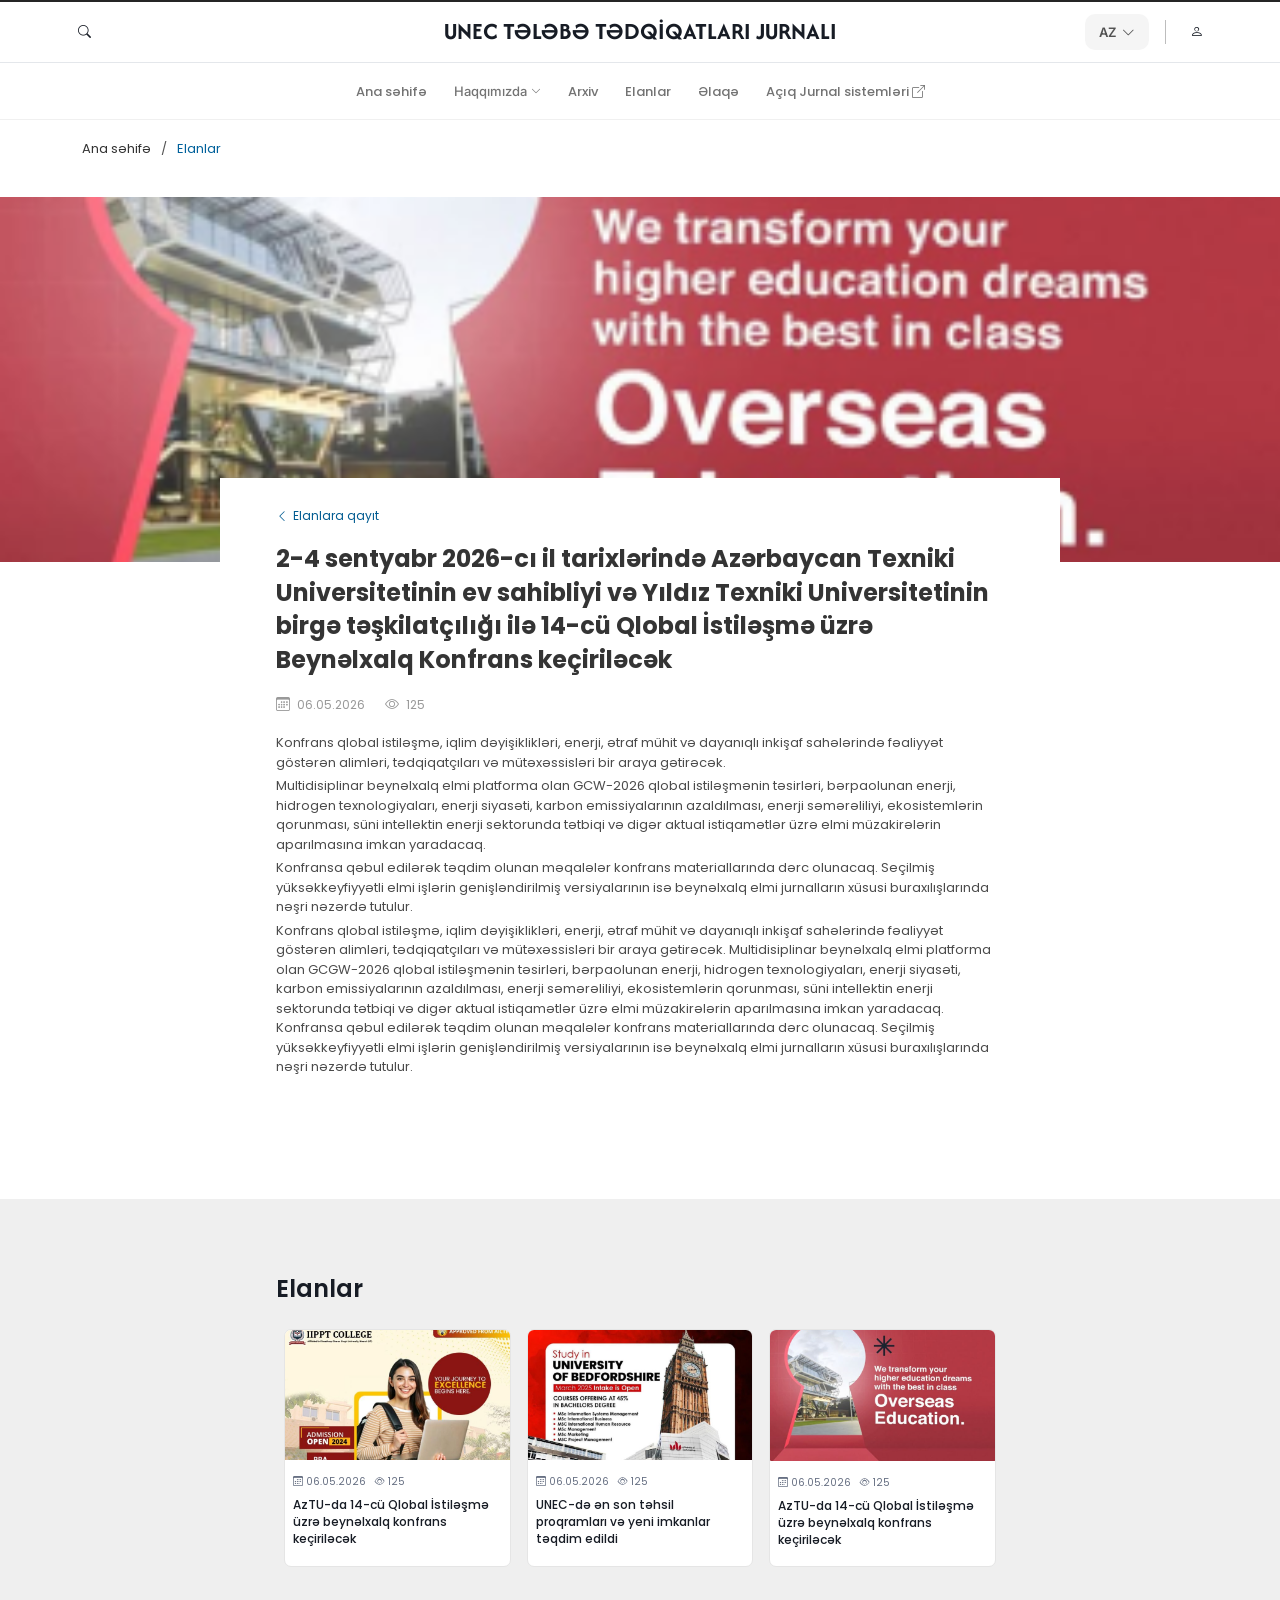
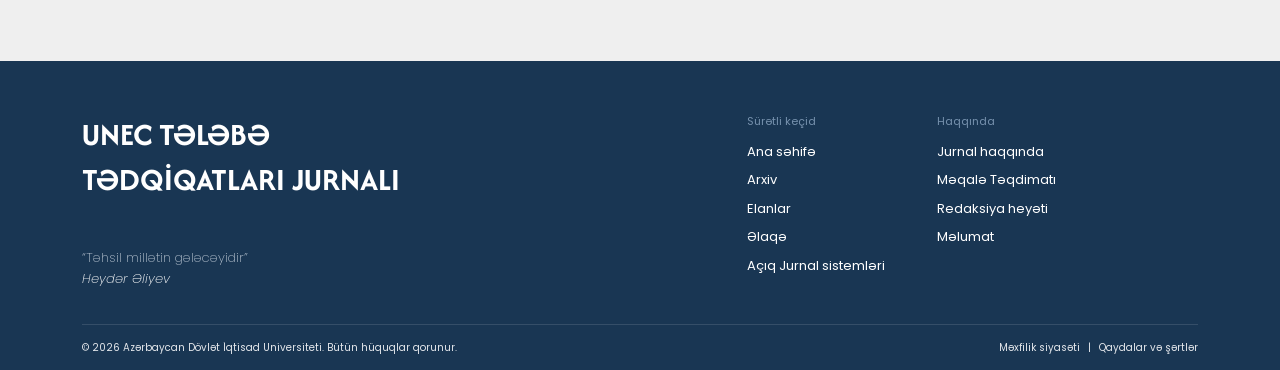
==== announcement-detail.html @ cde46d56 "update" ====
<!doctype html>
<html lang="az">

<head>
    <meta charset="utf-8">
    <meta name="viewport" content="width=device-width, initial-scale=1">
    <title>UNEC Tələbə Tədqiqatları Jurnalı</title>
    <link href="https://cdn.jsdelivr.net/npm/bootstrap@5.3.3/dist/css/bootstrap.min.css" rel="stylesheet">
    <link href="https://cdn.jsdelivr.net/npm/bootstrap-icons@1.11.3/font/bootstrap-icons.css" rel="stylesheet">
    <link rel="stylesheet" href="assets/css/style.css">
</head>

<body>
    <header class="site-header">
        <div class="topbar ">
            <div class="container">
                <div class="header-left">
                    <button class="icon-btn mobile-menu-btn" id="mobileMenuBtn" aria-label="Menyu">
                        <i class="bi bi-list"></i>
                    </button>
                    <button class="icon-btn search-btn" aria-label="Axtarış">
                        <i class="bi bi-search"></i>
                    </button>
                </div>

                <div class="header-center">
                    <h1 class="title">UNEC TƏLƏBƏ TƏDQİQATLARI JURNALI</h1>
                </div>

                <div class="header-right">
                    <div class="dropdown" id="langDropdown">
                        <button class="dropdown-btn" onclick="toggleDropdown()">
                            <span>AZ</span>
                            <i class="bi bi-chevron-down"></i>
                        </button>

                        <div class="dropdown-menu">
                            <div class="dropdown-item active">
                                <div class="dropdown-item-left">
                                    <svg class="flag-icon" viewBox="0 0 36 36">
                                        <circle fill="#00B5E2" cx="18" cy="18" r="18" />
                                        <path fill="#E00034" d="M0 12h36v12H0z" />
                                        <path fill="#009A44" d="M0 24h36v12H0z" />
                                        <circle fill="#FFF" cx="17" cy="18" r="4" />
                                        <circle fill="#E00034" cx="18" cy="18" r="3.2" />
                                        <polygon fill="#FFF"
                                            points="21,18 21.7,18.5 21.3,17.7 22,17.2 21.1,17.2 20.8,16.4 20.5,17.2 19.6,17.2 20.3,17.7 19.9,18.5" />
                                    </svg>
                                    <span>Azerbaijan</span>
                                </div>
                                <i class="bi bi-check-lg"></i>
                            </div>
                            <div class="dropdown-item">
                                <div class="dropdown-item-left">
                                    <svg class="flag-icon" viewBox="0 0 36 36">
                                        <clipPath id="uk-clip">
                                            <circle cx="18" cy="18" r="18" />
                                        </clipPath>
                                        <g clip-path="url(#uk-clip)">
                                            <path fill="#00247D" d="M0 0h36v36H0z" />
                                            <path stroke="#FFF" stroke-width="6"
                                                d="M0 0l36 36M36 0L0 36M18 0v36M0 18h36" />
                                            <path stroke="#CF142B" stroke-width="4" d="M18 0v36M0 18h36" />
                                            <path stroke="#CF142B" stroke-width="2" d="M0 0l36 36M36 0L0 36" />
                                        </g>
                                    </svg>
                                    <span>English</span>
                                </div>
                            </div>
                            <div class="dropdown-item">
                                <div class="dropdown-item-left">
                                    <svg class="flag-icon" viewBox="0 0 36 36">
                                        <circle fill="#FFF" cx="18" cy="18" r="18" />
                                        <path fill="#D52B1E" d="M0 24h36v12H0z" />
                                        <path fill="#0039A6" d="M0 12h36v12H0z" />
                                    </svg>
                                    <span>Russian</span>
                                </div>
                            </div>
                        </div>
                    </div>
                    <div class="divider"></div>
                    <a href="login.html" class="icon-btn" aria-label="Profil">
                        <i class="bi bi-person"></i>
                    </a>
                </div>
            </div>
        </div>

        <nav class="nav-row d-flex text-center align-items-center">
            <button class="mobile-close-btn" id="mobileCloseBtn" aria-label="Bağla">
                <i class="bi bi-x"></i>
            </button>
            <div class="container">
                <a class="nav-link-custom" href="#home">Ana səhifə</a>

                <div class="dropdown" id="aboutDropdown">
                    <button class="nav-link-custom dropdown-btn about-btn" onclick="toggleAboutDropdown()"
                        type="button">
                        <span>Haqqımızda</span>
                        <i class="bi bi-chevron-down"></i>
                    </button>

                    <div class="dropdown-menu about-menu">
                        <div class="about-dropdown-item">
                            <a href="#journal">
                                Jurnal haqqında
                            </a>
                        </div>
                        <div class="about-dropdown-item">
                            <a href="#presentation">
                                Məqalə Təqdimatı
                            </a>
                        </div>
                        <div class="about-dropdown-item">
                            <a href="#editorial">
                                Redaksiya heyəti
                            </a>
                        </div>
                        <div class="about-dropdown-item">
                            <a href="#information">
                                Məlumat
                            </a>
                        </div>
                    </div>
                </div>

                <a class="nav-link-custom" href="#archive">Arxiv</a>
                <a class="nav-link-custom" href="#announcements">Elanlar</a>
                <a class="nav-link-custom" href="#contact">Əlaqə</a>
                <a class="nav-link-custom" href="#systems">Açıq Jurnal sistemləri <i
                        class="bi bi-box-arrow-up-right"></i></a>
            </div>
        </nav>
    </header>

    <!-- ================= BREADCRUMB ================= -->
    <section class="archive-breadcrumb">
        <div class="container archive-container">
            <nav class="archive-breadcrumb-nav">
                <a href="#">Ana səhifə</a>
                <span>/</span>
                <a href="#" class="current">Elanlar</a>
            </nav>
        </div>
    </section>

    <main class="ann-detail-section">
        <div class="ann-detail-hero">
            <img src="assets/images/announcements/announcement-3.png" alt="Beynəlxalq konfrans">
        </div>

        <article class="ann-detail-card">
            <a href="index.html#announcements" class="ann-back-link">
                <i class="bi bi-chevron-left"></i>
                Elanlara qayıt
            </a>

            <h1>2-4 sentyabr 2026-cı il tarixlərində Azərbaycan Texniki Universitetinin ev sahibliyi və Yıldız Texniki
                Universitetinin birgə təşkilatçılığı ilə 14-cü Qlobal İstiləşmə üzrə Beynəlxalq Konfrans keçiriləcək
            </h1>

            <div class="ann-detail-meta">
                <span><i class="bi bi-calendar3"></i> 06.05.2026</span>
                <span><i class="bi bi-eye"></i> 125</span>
            </div>

            <div class="ann-detail-copy">
                <p>Konfrans qlobal istiləşmə, iqlim dəyişiklikləri, enerji, ətraf mühit və dayanıqlı inkişaf sahələrində
                    fəaliyyət göstərən alimləri, tədqiqatçıları və mütəxəssisləri bir araya gətirəcək.</p>
                <p>Multidisiplinar beynəlxalq elmi platforma olan GCW-2026 qlobal istiləşmənin təsirləri, bərpaolunan
                    enerji, hidrogen texnologiyaları, enerji siyasəti, karbon emissiyalarının azaldılması, enerji
                    səmərəliliyi, ekosistemlərin qorunması, süni intellektin enerji sektorunda tətbiqi və digər aktual
                    istiqamətlər üzrə elmi müzakirələrin aparılmasına imkan yaradacaq.</p>
                <p>Konfransa qəbul edilərək təqdim olunan məqalələr konfrans materiallarında dərc olunacaq. Seçilmiş
                    yüksəkkeyfiyyətli elmi işlərin genişləndirilmiş versiyalarının isə beynəlxalq elmi jurnalların
                    xüsusi buraxılışlarında nəşri nəzərdə tutulur.</p>
                <p>Konfrans qlobal istiləşmə, iqlim dəyişiklikləri, enerji, ətraf mühit və dayanıqlı inkişaf sahələrində
                    fəaliyyət göstərən alimləri, tədqiqatçıları və mütəxəssisləri bir araya gətirəcək.
                    Multidisiplinar beynəlxalq elmi platforma olan GCGW-2026 qlobal istiləşmənin təsirləri, bərpaolunan
                    enerji, hidrogen texnologiyaları, enerji siyasəti, karbon emissiyalarının azaldılması, enerji
                    səmərəliliyi, ekosistemlərin qorunması, süni intellektin enerji sektorunda tətbiqi və digər aktual
                    istiqamətlər üzrə elmi müzakirələrin aparılmasına imkan yaradacaq.
                    Konfransa qəbul edilərək təqdim olunan məqalələr konfrans materiallarında dərc olunacaq. Seçilmiş
                    yüksəkkeyfiyyətli elmi işlərin genişləndirilmiş versiyalarının isə beynəlxalq elmi jurnalların
                    xüsusi buraxılışlarında nəşri nəzərdə tutulur.</p>
            </div>
        </article>
    </main>
<section class="detail-ann py-5">
<div class="detail-ann-container">
    <div class="section-header">
                <div>
                    <h2 class="section-title">Elanlar</h2>
                    
                </div>
            </div>
            <div class="row row-cols-1 row-cols-sm-2 row-cols-lg-3 g-3 mx-auto">
                <div class="col">
                    <article class="announcement-card"><img class="announcement-img"
                            src="assets/images/announcements/announcement-1.png" alt="">
                        <div class="announcement-body">
                            <div class="announcement-meta"><i class="bi bi-calendar3"></i> 06.05.2026 &nbsp; <i
                                    class="bi bi-eye"></i> 125</div>
                            <h3 class="announcement-title">AzTU-da 14-cü Qlobal İstiləşmə üzrə beynəlxalq konfrans
                                keçiriləcək</h3>
                        </div>
                    </article>
                </div>
                <div class="col">
                    <article class="announcement-card"><img class="announcement-img"
                            src="assets/images/announcements/announcement-2.png" alt="">
                        <div class="announcement-body">
                            <div class="announcement-meta"><i class="bi bi-calendar3"></i> 06.05.2026 &nbsp; <i
                                    class="bi bi-eye"></i> 125</div>
                            <h3 class="announcement-title">UNEC-də ən son təhsil proqramları və yeni imkanlar təqdim
                                edildi</h3>
                        </div>
                    </article>
                </div>
                <div class="col">
                    <article class="announcement-card"><img class="announcement-img"
                            src="assets/images/announcements/announcement-3.png" alt="">
                        <div class="announcement-body">
                            <div class="announcement-meta"><i class="bi bi-calendar3"></i> 06.05.2026 &nbsp; <i
                                    class="bi bi-eye"></i> 125</div>
                            <h3 class="announcement-title">AzTU-da 14-cü Qlobal İstiləşmə üzrə beynəlxalq konfrans
                                keçiriləcək</h3>
                        </div>
                    </article>
                </div>
                
               
            </div>
</div>
</section>

    <footer class="footer" id="contact">
        <div class="container">
            <div class="row">
                <div class="col-lg-7">
                    <div class="footer-brand">UNEC TƏLƏBƏ<br>TƏDQİQATLARI JURNALI</div>
                    <div class="footer-quote">“Təhsil millətin gələcəyidir”<br><i>Heydər Əliyev</i></div>
                </div>
                <div class="col-6 col-lg-2">
                    <div class="footer-heading">Sürətli keçid</div><a class="footer-link" href="#home">Ana səhifə</a><a
                        class="footer-link" href="#archive">Arxiv</a><a class="footer-link"
                        href="#announcements">Elanlar</a><a class="footer-link" href="#contact">Əlaqə</a><a
                        class="footer-link" href="#systems">Açıq Jurnal
                        sistemləri</a>
                </div>
                <div class="col-6 col-lg-3">
                    <div class="footer-heading">Haqqında</div><a class="footer-link" href="#about">Jurnal haqqında</a><a
                        class="footer-link" href="#">Məqalə Təqdimatı</a><a class="footer-link" href="#">Redaksiya
                        heyəti</a><a class="footer-link" href="#">Məlumat</a>
                </div>
            </div>
            <div class="footer-bottom d-flex flex-column flex-md-row justify-content-between gap-2">
                <div>© <span data-current-year></span> Azərbaycan Dövlət İqtisad Universiteti. Bütün hüquqlar qorunur.
                </div>
                <div>Məxfilik siyasəti<span class="footer-separator">|</span>Qaydalar və
                    şərtlər</div>
            </div>
        </div>
    </footer>

    <script src="https://cdn.jsdelivr.net/npm/bootstrap@5.3.3/dist/js/bootstrap.bundle.min.js"></script>
    <script src="assets/js/main.js"></script>
</body>

</html>
---- assets/css/style.css ----
/* ========================================
   GLOBAL STYLES & TYPOGRAPHY
   ======================================== */

@import url('https://fonts.googleapis.com/css2?family=Inter:wght@400;500;600;700&family=Afacad+Flux:wght@700&display=swap');
@import url('https://fonts.googleapis.com/css2?family=Poppins:wght@200;300;400;500;600;700&display=swap');

:root {
  --primary: #1c3959;
  --accent: #714E3A;
  --blue-soft: #e8f1fb;
  --text: #242424;
  --border: #E4E7EB;
  --footer: #193653;
  --container: 704px;
  --bg-gray: #F5F5F5;
  --active-blue: #E3F2FD;
  --active-text: #1976D2;
  --border-gray: #BDBDBD;
  --black: #171C25;
  --gray-true: #737373;
  --unec-line: #e0e0e0;
  --dark-gray: #2F2F2F;
}

* {
  box-sizing: border-box;
}

html {
  scroll-behavior: smooth;
}

body {
  margin: 0;
  font-family: Poppins, sans-serif;
  color: var(--text);
  background: #fff;
  font-size: 13px;
}

a {
  color: inherit;
  text-decoration: none;
}

img {
  max-width: 100%;
  display: block;
}

/* ========================================
   SITE HEADER & TOPBAR
   ======================================== */

.site-header {
  background: #fff;
  border-top: 2px solid #252525;
  top: 0;
  z-index: 1030;
}

.topbar {
  width: 100%;
  background-color: #ffffff;
  border-bottom: 1px solid var(--border);
  position: relative;
}

.topbar .container {
  padding: 12px 0;
  display: flex;
  align-items: center;
  justify-content: space-between;
}

@media (max-width: 768px) {
  .header {
    padding: 12px 16px;
  }

  .topbar {
    height: auto;
    min-height: 48px;
  }
}

/* ========================================
   HEADER LAYOUT SECTIONS
   ======================================== */

.header-left {
  display: flex;
  align-items: center;
  flex: 1;
}

.header-center {
  flex: 2;
  text-align: center;
}

.header-right {
  display: flex;
  align-items: center;
  justify-content: flex-end;
  gap: 16px;
  flex: 1;
}

@media (max-width: 768px) {
  .header-left {
    flex: 0;
  }

  .header-center {
    flex: 1;
    margin: 0 12px;
  }

  .header-right {
    flex: 0;
    gap: 8px;
  }

  .divider {
    display: none;
  }
}

@media (max-width: 575.98px) {
  .header-left {
    flex: 0;
    gap: 4px;
  }

  .header-center {
    flex: 1;
    margin: 0 8px;
  }

  .header-right {
    flex: 0;
  }
}

/* ========================================
   ICON BUTTON & BUTTONS
   ======================================== */

.icon-btn {
  width: 24px;
  height: 24px;
  background: none;
  border: none;
  cursor: pointer;
  display: flex;
  align-items: center;
  justify-content: center;
  color: var(--black);
  padding: 14px;
  border-radius: 50%;
  transition: background-color 0.2s;
}

.icon-btn:hover {
  background-color: var(--bg-gray);
}

.mobile-menu-btn {
  display: none;
}

.search-btn {
  display: flex;
}

@media (max-width: 575.98px) {
  .mobile-menu-btn {
    display: flex !important;
  }

  .search-btn {
    display: flex;
  }
}

/* ========================================
   TITLE & BRAND
   ======================================== */

.title {
  font-family: 'Afacad Flux', sans-serif;
  font-weight: 700;
  font-style: normal;
  font-size: 24px;
  line-height: 140%;
  letter-spacing: 0%;
  text-align: center;
  color: var(--black);
  margin: 0;
}

.brand-title {
  font-family: 'Afacad Flux', sans-serif;
  font-size: 32px;
  font-weight: 700;
  line-height: 140%;
  letter-spacing: 0%;
  text-align: center;
  color: #171C25;
}

@media (max-width: 768px) {
  .title {
    font-size: 18px;
  }

  .brand-title {
    font-size: 12px;
    text-align: center;
  }
}

@media (max-width: 575.98px) {
  .title {
    font-size: 14px;
    line-height: 1.3;
  }
}

.dropdown {
  position: relative;
}

.dropdown-btn {
  gap: 6px;
  opacity: 1;
  font-weight: 600;
  font-size: 13px;
  line-height: 20px;
  display: flex;
  align-items: center;
  padding: 8px 14px;
  background-color: var(--bg-gray);
  border: none;
  border-radius: 10px;
  color: #525252;
  cursor: pointer;
  transition: background-color 0.2s;
  font-family: 'Inter', sans-serif;
}

.dropdown.active .dropdown-btn svg {
  transform: rotate(180deg);
}

.dropdown-menu {
  display: none;
  position: absolute;
  right: 0;
  top: calc(100% + 8px);
  width: 180px;
  background: #ffffff;
  border-radius: 16px;
  box-shadow: 0px 8px 24px rgba(0, 0, 0, 0.12);
  padding: 8px;
  z-index: 100;
  flex-direction: column;
  gap: 4px;
}

.dropdown.active .dropdown-menu {
  display: flex;
}

.dropdown-item {
  display: flex;
  align-items: center;
  justify-content: space-between;
  padding: 8px 12px;
  border-radius: 10px;
  cursor: pointer;
  text-decoration: none;
  color: var(--black);
  font-weight: 700;
  font-size: 16px;
}

.dropdown-item-left {
  display: flex;
  align-items: center;
  gap: 10px;
  font-weight: 500;
  font-size: 13px;
}

.dropdown-item:hover {
  background-color: var(--bg-gray);
}

.dropdown-item.active {
  background-color: var(--active-blue);
  color: var(--active-text);
}

.flag-icon {
  width: 20px;
  height: 20px;
  border-radius: 50%;
  object-fit: cover;
}

.divider {
  width: 1px;
  height: 24px;
  background-color: var(--border-gray);
}

@media (max-width: 575.98px) {
  .dropdown-btn {
    padding: 6px 10px;
    font-size: 12px;
  }
}

#aboutDropdown {
  display: inline-block;
  position: relative;
}

.about-btn {
  border: none;
  background: transparent;
}

.about-btn i {
  font-size: 10px;
  transition: transform 0.2s ease;
}

#aboutDropdown.active .about-btn i {
  transform: rotate(180deg);
}

#aboutDropdown .about-menu {
  display: none;
  position: absolute;
  left: 0;
  right: auto;
  top: calc(100% + 8px);
  background: #fff;
  border-radius: 10px;
  box-shadow: 0px 8px 24px rgba(0, 0, 0, 0.12);
  padding: 8px;
  z-index: 1000;
  flex-direction: column;
  gap: 2px;
}

#aboutDropdown.active .about-menu {
  display: flex;
}

.about-dropdown-item {
  width: 100%;
}

.about-dropdown-item:hover {
  background-color: #E5E5E5;
  border-radius: 6px;
}

.about-dropdown-item a {
  display: block;
  width: 100%;
  padding: 3px 11px;
  border-radius: 10px;
  color: var(--black);
  font-size: 14px;
  font-weight: 500;
  text-decoration: none;
  transition: background-color 0.2s ease;
}

@media (max-width: 575.98px) {
  #aboutDropdown .about-btn {
    width: 100%;
    padding: 12px 16px;
    text-align: left;
    font-size: 16px;
  }

  #aboutDropdown .about-menu {
    position: static;
    box-shadow: none;
    background: #f5f5f5;
    margin-top: 0;
    padding: 8px 0;
  }

  #aboutDropdown.active .about-menu {
    display: flex;
  }
}

/* ========================================
   MOBILE CLOSE BUTTON
   ======================================== */

.mobile-close-btn {
  display: none;
  position: absolute;
  top: 16px;
  right: 16px;
  width: 32px;
  height: 32px;
  background: none;
  border: none;
  cursor: pointer;
  font-size: 24px;
  color: var(--black);
  padding: 0;
  line-height: 1;
  z-index: 1001;
}

@media (max-width: 575.98px) {
  .mobile-close-btn {
    display: flex;
    align-items: center;
    justify-content: center;
  }
}

/* ========================================
   NAVIGATION ROW
   ======================================== */

.nav-row {
  padding: 12px 0;
  min-height: 36px;
  border-bottom: 1px solid #f0f0f0;
}

.nav-link-custom {
  font-weight: 500;
  gap: 4px;
  opacity: 1;
  padding: 6px 12px;
  border-radius: 8px;
  color: var(--gray-true);
}

.nav-link-custom:hover {
  color: #111;
}

.language-select {
  font-size: 11px;
  border: 0;
  background: #f6f6f6;
  border-radius: 7px;
  padding: 7px 9px;
}

.header-icon {
  width: 32px;
  height: 32px;
  display: inline-flex;
  align-items: center;
  justify-content: center;
  color: #555;
}

@media (max-width: 767.98px) {
  .nav-row {
    display: none;
  }

  .nav-row.mobile-menu-open {
    display: flex !important;
  }
}

@media (max-width: 575.98px) {
  .nav-row {
    position: fixed;
    left: 0;
    top: 0;
    width: 100%;
    height: 100vh;
    background: #fff;
    z-index: 999;
    display: flex;
    flex-direction: column;
    padding-top: 60px;
    border-bottom: none;
    opacity: 0;
    visibility: hidden;
    transition: opacity 0.3s ease, visibility 0.3s ease;
    pointer-events: none;
  }

  .nav-row.mobile-menu-open {
    opacity: 1;
    visibility: visible;
    pointer-events: auto;
  }

  .nav-row .container {
    padding: 20px 16px;
    display: flex;
    flex-direction: column;
    gap: 12px;
  }

  .nav-link-custom {
    width: 100%;
    padding: 12px 16px;
    border-radius: 8px;
    font-size: 16px;
    color: var(--black);
    text-align: left;
  }
}

/* ========================================
   HERO SECTION
   ======================================== */

.hero {
  padding: 47px 0 67px;
}

.hero-copy {
  padding-top: 7px;
}

.hero-title {
  font-size: 38px;
  color: var(--accent);
  font-weight: 600;
  max-width: 88%;
}

.hero-text {
  font-size: 14px;
  line-height: 1.5;
  max-width: 88%;
  color: #313131;
}

.hero-actions {
  display: flex;
  gap: 7px;
  margin-top: 18px;
}

.btn-dark-custom, .btn-light-custom {
  border-radius: 8px;
  border: 0;
  font-size: 12px;
  padding: 9px 13px;
}

.btn-dark-custom {
  background: #111;
  color: #fff;
}

.btn-light-custom {
  background: #f2f2f2;
  color: #222;
}

.hero-image {
  width: 100%;
  aspect-ratio: 1.16 / 1;
  object-fit: cover;
  border-radius: 13px;
}

.stats {
  width: 90%;
  background: var(--blue-soft);
  border-radius: 10px;
  margin-top: 36px;
  padding: 12px 15px;
}

.stat-item {
  padding: 0 14px;
}

.stat-item+.stat-item {
  border-left: 1px solid #c4d7ed;
}

.stat-number {
  color: #23679e;
  font-weight: 600;
  font-size: 36px;
}

.stat-label {
  font-size: 13px;
}

@media (max-width: 991.98px) {
  .hero {
    padding-top: 35px;
  }
}

@media (max-width: 767.98px) {
  .hero {
    padding: 30px 0 42px;
  }

  .hero-title {
    font-size: 30px;
    max-width: none;
  }

  .hero-text {
    font-size: 11px;
    max-width: none;
  }

  .hero-image {
    margin-top: 28px;
    aspect-ratio: 1.2 / 1;
  }

  .stats {
    margin-top: 25px;
  }
}

@media (max-width: 575.98px) {
  .hero-title {
    font-size: 26px;
  }
}

/* ========================================
   FEATURED SECTION
   ======================================== */

.featured {
  padding-bottom: 43px;
}

.main-journal-img {
  width: 100%;
  height: 280px;
  object-fit: cover;
  border-radius: 7px;
}

.journal-date {
  color: #8a8a8a;
  font-size: 8px;
  margin-top: 12px;
}

.journal-title {
  color: var(--accent);
  font-size: 26px;
  line-height: 1.18;
  font-weight: 600;
  margin: 10px 0 12px;
}

.journal-copy {
  width: 82%;
  font-size: 14px;
  line-height: 1.5;
  color: #2F2F2F;
}

.pdf-btn {
  display: inline-flex;
  align-items: center;
  gap: 5px;
  background: #1c3452;
  color: #fff;
  border-radius: 14px;
  padding: 6px 14px;
  font-size: 8px;
}

.side-issues {
  padding-left: 10px;
}

.issue {
  display: flex;
  gap: 8px;
  margin-bottom: 10px;
}

.issue-img {
  width: 87px;
  height: 48px;
  border-radius: 5px;
  object-fit: cover;
  flex: 0 0 auto;
}

.issue-title {
  font-size: 8px;
  line-height: 1.2;
  font-weight: 700;
  color: #6d4c3a;
}

.issue-text {
  font-size: 7px;
  line-height: 1.25;
  color: #555;
  margin-top: 3px;
}

@media (max-width: 991.98px) {
  .side-issues {
    padding-left: 0;
    margin-top: 25px;
  }

  .archive-card-img {
    height: 170px;
  }
}

@media (max-width: 767.98px) {
  .main-journal-img {
    height: 220px;
  }

  .journal-title {
    font-size: 20px;
  }

  .journal-copy, .pdf-btn {
    font-size: 10px;
  }
}

/* ========================================
   ARCHIVE & ANNOUNCEMENTS
   ======================================== */

.archive, .announcements {
  padding-bottom: 47px;
}

.section-header {
  display: flex;
  align-items: center;
  justify-content: space-between;
  margin-bottom: 17px;
}

.section-title {
  font-weight: 600;
  font-size: 24px;
  color: var(--black, #171C25);
}

.section-subtitle {
  font-weight: 400;
  font-size: 13px;
  line-height: 15px;
  color: #909090;
}

.view-more {
  border: 0;
  background: #F1F1F1;
  border-radius: 20px;
  padding: 7px 16px;
  font-size: 11px;
  color: #171C25;
  font-weight: 500;
}

.archive-card-img {
  width: 100%;
  height: 215px;
  object-fit: cover;
  border-radius: 6px;
}

.archive-card-title {
  font-weight: 600;
  font-size: 14px;
  color: #674635;
  margin: 12px 0 4px;
}

.archive-card-link {
  font-family: 'Inter', sans-serif;
  font-weight: 500;
  font-size: 11px;
  color: #00517F;
}

.announcement-card {
  border: 1px solid #e5e5e5;
  border-radius: 7px;
  overflow: hidden;
  height: 100%;
  background: #fff;
}

.announcement-img {
  width: 100%;
  object-fit: cover;
}

.announcement-body {
  padding: 7px 8px 10px;
}

.announcement-meta {
  color: #677083;
  font-size: 10px;
  margin: 7px 0;
}

.announcement-title {
  font-weight: 500;
  font-size: 12px;
  line-height: 17px;
  color: var(--black, #171C25);
}

@media (max-width: 575.98px) {
  .section-header {
    align-items: flex-start;
  }

  .view-more {
    padding: 6px 12px;
  }

  .archive-card-img {
    height: 190px;
  }

  .announcement-img {
    height: 120px;
  }
}

/* ========================================
   JOURNAL INFO CARD
   ======================================== */

.journal-info-card {
  width: 51%;
  min-height: 330px;
  background: #ffffff;
  border-radius: 12px;
  padding: 48px 54px;
  box-shadow: 0 5px 25px rgba(0, 0, 0, 0.05);
}

.journal-tabs {
  display: flex;
  gap: 12px;
  border-bottom: 2px solid #cfcfcf;
  margin: 0;
  padding: 0;
}

.journal-tabs .nav-link {
  position: relative;
  border: 0 !important;
  border-radius: 0 !important;
  background: transparent !important;
  color: #272727;
  font-size: 15px;
  font-weight: 500;
  padding: 0 0 17px 0;
  margin: 0;
  transition: color 0.2s ease;
}

.journal-tabs .nav-link.active {
  color: #272727;
  font-weight: 600;
}

.journal-tabs .nav-link.active::after {
  content: "";
  position: absolute;
  left: 0;
  bottom: -2px;
  width: 100%;
  height: 3px;
  background: #006b9e;
}

.journal-tab-content {
  padding-top: 30px;
}

.journal-tab-content p {
  margin: 0 0 5px 0;
  color: #3b3b3b;
  font-size: 13px;
  line-height: 20px;
  font-weight: 400;
}

.journal-tab-content a {
  color: #0075a8;
  text-decoration: underline;
  text-underline-offset: 2px;
}

.journal-tab-content .tab-pane {
  transition: opacity 0.2s linear;
}

@media (max-width: 767.98px) {
  .info-card {
    width: 100%;
    padding: 18px;
  }
}

/* ========================================
   INFO BANNER
   ======================================== */

.info-banner {
  padding-bottom: 55px;
}

.info-banner-inner {
  background: url("../images/general/az-building.jpg") center/cover;
  border-radius: 9px;
  padding: 35px 50px;
  display: flex;
  align-items: center;
}

@media (max-width: 767.98px) {
  .info-banner-inner {
    padding: 20px;
    min-height: 430px;
    align-items: flex-end;
  }

  .info-card {
    width: 100%;
    padding: 18px;
  }
}

/* ========================================
   FOOTER
   ======================================== */

.footer {
  background: var(--footer);
  color: #fff;
  padding: 52px 0 0px;
}

.footer-brand {
  font-family: 'Afacad Flux', sans-serif;
  font-weight: 700;
  font-size: 32px;
  line-height: 140%;
  color: #FFFFFF;
}

.footer-quote {
  font-weight: 200;
  color: #b8c4d1;
  font-size: 13px;
  line-height: 1.6;
  margin-top: 45px;
}

.footer-quote i {
  color: #fff;
}

.footer-heading {
  color: #7691ad;
  font-size: 11px;
  margin-bottom: 12px;
}

.footer-link {
  display: block;
  font-size: 13px;
  margin-bottom: 9px;
}

.footer-bottom {
  border-top: 1px solid rgba(255, 255, 255, .12);
  margin-top: 35px;
  padding: 15px 0;
  color: #E4E7EB;
  font-size: 10px;
  overflow-wrap: break-word;
}

.footer-separator {
  margin: 0 8px;
}

@media (max-width: 767.98px) {
  .footer {
    padding-top: 38px;
  }

  .footer-brand {
    margin-bottom: 35px;
  }
}

@media (max-width: 575.98px) {
  .footer {
    padding: 25px 0;
  }

  .footer .row {
    gap: 20px !important;
  }

  .footer .col-6,
  .footer .col-lg-2,
  .footer .col-lg-3 {
    width: 100%;
    flex: 0 0 100%;
  }

  .footer-brand {
    font-size: 20px;
    margin-bottom: 15px;
  }

  .footer-quote {
    font-size: 12px;
    margin-top: 15px;
  }

  .footer-heading {
    font-size: 10px;
    margin-bottom: 10px;
  }

  .footer-link {
    font-size: 12px;
    margin-bottom: 6px;
  }

  .footer-bottom {
    flex-direction: column !important;
    font-size: 9px;
    gap: 8px !important;
    line-height: 1.5;
  }

  .footer-bottom>div {
    word-break: break-word;
  }
}

/* ========================================
   UNEC JOURNAL - TOP SECTION
   ======================================== */

.unec-journal-top {
  display: grid;
  grid-template-columns: minmax(0, 1fr) 353px;
  gap: 16px;
  align-items: start;
}

@media (max-width: 991.98px) {
  .unec-journal-page {
    padding: 12px 16px 25px;
  }

  .unec-journal-top {
    grid-template-columns: 1fr;
  }
}

@media (max-width: 575.98px) {
  .unec-journal-page {
    padding: 10px 12px 20px;
  }

  .unec-journal-top {
    grid-template-columns: 1fr;
  }
}

/* ========================================
   UNEC JOURNAL - HERO SECTION
   ======================================== */

.unec-journal-hero {
  width: 100%;
  height: 318px;
  overflow: hidden;
  border-radius: 11px;
  background: #e9eef2;
}

.unec-journal-hero img {
  width: 100%;
  height: 100%;
  display: block;
  object-fit: cover;
}

@media (max-width: 575.98px) {
  .unec-journal-hero {
    height: auto;
    aspect-ratio: 2.44 / 1;
    border-radius: 9px;
  }
}

/* ========================================
   UNEC JOURNAL - ISSUES
   ======================================== */

.unec-journal-issues {
  display: flex;
  flex-direction: column;
  gap: 16px;
}

.unec-journal-issue {
  display: grid;
  grid-template-columns: 140px minmax(0, 1fr);
  gap: 12px;
  align-items: start;
}

.unec-journal-issue__image {
  width: 140px;
  height: 95px;
  object-fit: cover;
  border-radius: 8px;
  display: block;
}

.unec-journal-issue__title {
  color: #714E3A;
  font-weight: 600;
  font-size: 15px;
  line-height: 24px;
}

.unec-journal-issue__text {
  font-weight: 400;
  font-size: 12px;
  line-height: 20px;
  color: #2F2F2F;
}

@media (max-width: 991.98px) {
  .unec-journal-issues {
    display: grid;
    grid-template-columns: repeat(3, 1fr);
    gap: 12px;
  }

  .unec-journal-issue {
    grid-template-columns: 1fr;
  }

  .unec-journal-issue__image {
    width: 100%;
    height: 120px;
  }

  .unec-journal-issue__title {
    margin: 8px 0 4px;
  }

  .unec-journal-sidebar {
    margin-top: 5px;
  }
}

@media (max-width: 575.98px) {
  .unec-journal-issues {
    grid-template-columns: 1fr;
    gap: 13px;
  }

  .unec-journal-issue {
    grid-template-columns: 110px 1fr;
    gap: 10px;
  }

  .unec-journal-issue__image {
    width: 110px;
    height: 75px;
  }

  .unec-journal-issue__title {
    margin: 2px 0 4px;
    font-size: 14px;
  }

  .unec-journal-issue__text {
    font-size: 12px;
  }
}

/* ========================================
   UNEC JOURNAL - CONTENT SECTION
   ======================================== */

.unec-journal-content {
  display: grid;
  grid-template-columns: minmax(0, 1fr) 353px;
  gap: 16px;
}

.unec-journal-main {
  min-width: 0;
}

@media (max-width: 991.98px) {
  .unec-journal-content {
    grid-template-columns: 1fr;
  }
}

@media (max-width: 575.98px) {
  .unec-journal-content {
    margin-top: 17px;
  }
}

/* ========================================
   UNEC JOURNAL - DATE
   ======================================== */

.unec-journal-date {
  display: flex;
  align-items: center;
  gap: 8px;
  color: #999;
  font-size: 15px;
  margin-bottom: 17px;
}

.unec-journal-date i {
  color: #777;
  font-size: 18px;
}

@media (max-width: 575.98px) {
  .unec-journal-date {
    margin-bottom: 12px;
    font-size: 14px;
  }
}

/* ========================================
   UNEC JOURNAL - TITLE
   ======================================== */

.unec-journal-main h1 {
  color: var(--accent);
  font-size: 27px;
  line-height: 1.18;
  font-weight: 600;
}

@media (max-width: 575.98px) {
  .unec-journal-main h1 {
    font-size: 24px;
    line-height: 1.25;
    margin-bottom: 14px;
  }
}

/* ========================================
   UNEC JOURNAL - DESCRIPTION
   ======================================== */

.unec-journal-description {
  font-size: 15.5px;
  line-height: 1.48;
  margin: 0;
  max-width: 710px;
}

@media (max-width: 575.98px) {
  .unec-journal-description {
    font-size: 14px;
    line-height: 1.5;
  }
}

/* ========================================
   UNEC JOURNAL - ACTIONS
   ======================================== */

.unec-journal-actions {
  display: flex;
  align-items: center;
  gap: 16px;
  flex-wrap: wrap;
  margin-top: 18px;
}

@media (max-width: 575.98px) {
  .unec-journal-actions {
    gap: 10px;
  }
}

.unec-journal-pdf {
  display: inline-flex;
  align-items: center;
  justify-content: center;
  gap: 8px;
  min-width: 98px;
  height: 32px;
  padding: 0 18px;
  border: 0;
  border-radius: 18px;
  background: #233a5b;
  color: #fff;
  font-size: 13px;
  text-decoration: none;
}

.unec-journal-pdf:hover {
  color: #fff;
}

.unec-journal-article .unec-journal-pdf {
  background: #eeeeee;
  color: #222;
  min-width: 97px;
}

.doi-link {
  display: flex;
  align-items: center;
  gap: 4px;
  color: #006294;
  font-size: 12px;
}

.doi-link span {
  color: #006294;
  font-weight: 500;
}

.doi-link a {
  color: #006294;
  text-decoration: none;
}

.doi-link i {
  margin-left: 2px;
  font-size: 10px;
}

/* ========================================
   UNEC JOURNAL - SIDEBAR
   ======================================== */

.unec-journal-sidebar {
  min-width: 0;
}

/* ========================================
   UNEC JOURNAL - SECTION TITLE
   ======================================== */

.unec-journal-section-title, .archive-section-title {
  display: flex;
  align-items: center;
  gap: 15px;
  margin: 32px 0 23px;
  color: #333;
  font-size: 20px;
  font-weight: 600;
}

.unec-journal-section-title::after {
  content: "";
  flex: 1;
  height: 1px;
  background: #aaa;
}

@media (max-width: 575.98px) {
  .unec-journal-section-title {
    font-size: 19px;
    margin-top: 28px;
  }
}

/* ========================================
   UNEC JOURNAL - ARTICLE
   ======================================== */

.unec-journal-article {
  padding: 0 0 17px;
  margin-bottom: 20px;
  border-bottom: 1px solid var(--unec-line);
}

.unec-journal-article__title {
  font-weight: 500;
  font-size: 12px;
  line-height: 16px;
  color: #00517F;
}

.unec-journal-article__author {
  color: #2F2F2F;
  font-size: 12px;
  margin: 7px 0;
}

/* =========================
   Archive page
========================= */
.archive-main {
  width: 100%;
  padding: 22px 0 40px;
}


/* =========================
   BREADCRUMB
========================= */

.archive-breadcrumb {
  display: flex;
  align-items: center;
  gap: 12px;

  font-size: 10px;
  margin-bottom: 20px;
}

.archive-breadcrumb a {
  color: #333;
  text-decoration: none;
}

.archive-breadcrumb span {
  color: #555;
}

.archive-breadcrumb .current-page {
  color: #005b91;
}


/* =========================
   HEADING
========================= */

.archive-heading, .search-heading {
  margin-bottom: 18px;
}

.archive-heading h1, .search-heading h1 {
  margin: 0 0 4px;
  font-size: 30px;
  font-weight: 700;
  line-height: 1.2;
}

.archive-heading p, .search-heading p {
  margin: 0;
  color: #7c8495;
  font-size: 11px;
}

.search-section {
  position: relative;
  background: #F5F5F5;
  border-radius: 20px;
  padding: 18px 14px 20px;
  margin-bottom: 24px;
}

.search-filter-form {
  display: grid;
  grid-template-columns: 1.4fr 1fr 1fr 0.8fr;
  gap: 14px;
  align-items: center;
}

.search-field {
  display: flex;
  align-items: center;
  gap: 12px;
  background: #fff;
  border: 1px solid #E5E5E5;
  border-radius: 15px;
  padding: 11px 16px;
  color: #56606d;
}

.search-field input {
  border: 0;
  background: transparent;
  outline: none;
  width: 100%;
  font-size: 15px;
  color: #98A2B3;
}

.search-field input::placeholder {
  color: #7b7b7b;
}

.search-field-text .clear-btn, .field-icon {
  border: 0;
  background: transparent;
  color: #3c4a57;
  font-size: 18px;
  width: 26px;
  height: 26px;
  line-height: 1;
  display: inline-flex;
  align-items: center;
  justify-content: center;
  cursor: pointer;
}

.search-field-date {
  justify-content: space-between;
  cursor: pointer;
  user-select: none;
}

.search-field-date span {
  font-size: 15px;
  color: #A3A3A3;
}

.date-picker-wrapper {
  position: relative;
  min-width: 0;
}

.field-icon i {
  font-size: 22px;
  color: #4b5865;
}

.search-submit-btn {
  display: inline-flex;
  align-items: center;
  justify-content: center;
  padding: 6px 22px;
  gap: 10px;
  font-size: 16px;
  border-radius: 16px;
  border-width: 1px;
  background: #2766A2;
  color: #fff;
}

.search-submit-btn i {
  font-size: 22px;
}

.date-picker-popover {
  position: absolute;
  left: 0;
  right: auto;
  top: calc(100% + 10px);
  width: 320px;
  background: #f8f8f8;
  border: 1px solid #d7dfe8;
  border-radius: 16px;
  box-shadow: 0 18px 30px rgba(18, 26, 36, 0.12);
  padding: 18px 16px 14px;
  display: none;
  z-index: 30;
}

.date-picker-popover.open {
  display: block;
}

.date-picker-header {
  display: flex;
  align-items: center;
  justify-content: space-between;
  margin-bottom: 12px;
}

.date-nav {
  width: 30px;
  height: 30px;
  border: 0;
  background: transparent;
  color: #384652;
  display: inline-flex;
  align-items: center;
  justify-content: center;
  cursor: pointer;
}

.date-picker-selectors {
  display: flex;
  align-items: center;
  gap: 4px;
}

.date-range-preview {
  display: flex;
  justify-content: center;
  align-items: center;
  gap: 8px;
  background: #f1f1f1;
  border: 1px solid #dfe2e6;
  border-radius: 10px;
  padding: 10px 12px;
  margin-bottom: 12px;
  font-size: 12px;
  color: #2e3946;
}

.range-divider {
  color: #77818d;
}

.date-picker-grid {
  display: grid;
  grid-template-columns: repeat(7, minmax(0, 1fr));
  gap: 6px;
  margin-bottom: 12px;
}

.date-picker-day {
  display: inline-flex;
  align-items: center;
  justify-content: center;
  height: 32px;
  border-radius: 50%;
  font-size: 12px;
  color: #2a3742;
  background: transparent;
  border: 0;
  cursor: pointer;
}

.date-picker-day.muted {
  color: #bac1c9;
}

.date-picker-day.selected {
  background: #1f5d96;
  color: #fff;
  font-weight: 600;
}

.date-picker-day.in-range {
  background: rgba(31, 93, 150, 0.12);
  color: #1d2a36;
}

.date-picker-actions {
  display: flex;
  justify-content: flex-end;
  gap: 10px;
}

.date-picker-select-wrap {
  position: relative;
  display: inline-flex;
  align-items: center;
  border: 1px solid transparent;
  border-radius: 7px;
  cursor: pointer;
}

.date-picker-select-wrap:hover,
.date-picker-select-wrap:focus-within {
  border-color: #d7dfe8;
  background: #fff;
}

.date-picker-select-wrap i {
  position: absolute;
  right: 7px;
  pointer-events: none;
  color: #1d2a36;
  font-size: 11px;
}

.date-picker-year-wrap .date-picker-select {
  min-width: 74px;
}

.date-picker-select {
  border: 0;
  border-radius: 6px;
  appearance: none;
  padding: 5px 24px 5px 8px;
  background: transparent;
  color: #1d2a36;
  font-size: 15px;
  font-weight: 600;
  cursor: pointer;
}

.date-picker-select:focus {
  outline: none;
}

.date-action {
  border: 0;
  border-radius: 10px;
  padding: 10px 16px;
  font-size: 13px;
}

.date-action.cancel {
  background: #eff2f4;
  color: #2d3847;
}

.date-action.apply {
  background: linear-gradient(180deg, #1d5f98 0%, #0f4f7a 100%);
  color: #fff;
}

/* =========================
   JOURNAL ABOUT
========================= */
.content-section {
  padding: 4px 0 80px;
}

.content-container {
  max-width: 1000px;
}

.content-heading {
  margin: 0 0 24px;
  color: #303030;
  font-size: 25px;
  font-weight: 600;
  line-height: 1.2;
}

.content-layout {
  display: grid;
  grid-template-columns: 220px minmax(0, 1fr);
  gap: 28px;
  align-items: start;
}

.content-nav {
  display: flex;
  flex-direction: column;
  gap: 7px;
  padding: 10px;
  border-radius: 8px;
  background: #f7f7f7;
}

.content-nav a {

  background: #fff;
  display: block;
  padding: 9px 13px;
  border-radius: 3px;
  color: #292929;
  font-size: 11px;
  line-height: 1.2;
  text-decoration: none;
}

.content-nav a:hover,
.content-nav a.active {
  background: #273a5a;
  color: #fff;
}

.content-body {
  padding-top: 9px;
  color: #292929;
  font-size: 12px;
  line-height: 1.48;
  text-align: justify;
}

.content-body p {
  margin: 0 0 5px;
}

.tab-panel[hidden] {
  display: none;
}

.tab-panel a {
  color: #0075a8;
  text-decoration: underline;
  text-underline-offset: 2px;

}

@media (max-width: 767.98px) {

  .content-section {
    padding: 4px 0 48px;
  }

  .content-heading {
    margin-bottom: 18px;
    font-size: 23px;
  }

  .content-layout {
    grid-template-columns: 1fr;
    gap: 20px;
  }

  .content-nav {
    display: grid;
    grid-template-columns: repeat(2, minmax(0, 1fr));
    gap: 6px;
    padding: 8px;
  }

  .content-nav a {
    padding: 10px 9px;
    font-size: 11px;
  }

  .content-body {
    padding-top: 0;
    font-size: 13px;
    line-height: 1.55;
    text-align: left;
  }

}

@media (max-width: 400px) {

  .content-nav {
    grid-template-columns: 1fr;
  }

}

/* =========================
   ANNOUNCEMENT DETAIL
========================= */

.ann-detail-section {
  padding-bottom: 72px;
}

.ann-detail-hero {
  height: 365px;
  overflow: hidden;
  background: #e8e8e8;
}

.ann-detail-hero img {
  width: 100%;
  height: 100%;
  display: block;
  object-fit: cover;
  object-position: center;
}

.ann-detail-card {
  position: relative;
  width: min(840px, calc(100% - 32px));
  margin: -84px auto 0;
  padding: 28px 56px 46px;
  background: #fff;
  z-index: 1;
}

.ann-back-link {
  display: inline-flex;
  align-items: center;
  gap: 5px;
  margin-bottom: 17px;
  color: #005b91;
  font-size: 12px;
  text-decoration: none;
}

.ann-back-link:hover {
  color: #003e63;
}

.ann-detail-card h1 {
  margin: 0;
  color: #343434;
  font-size: 24px;
  font-weight: 700;
  line-height: 1.4;
}

.ann-detail-meta {
  display: flex;
  align-items: center;
  gap: 20px;
  margin: 18px 0;
  color: #999;
  font-size: 12px;
}

.ann-detail-meta span {
  display: inline-flex;
  align-items: center;
  gap: 7px;
}

.ann-detail-meta i {
  color: #999;
  font-size: 14px;
}

.ann-detail-copy {
  color: #4b4b4b;
  font-size: 13px;
  line-height: 1.5;
}

.ann-detail-copy p {
  margin: 0 0 4px;
}

@media (max-width: 767.98px) {
  .ann-detail-section {
    padding-bottom: 42px;
  }

  .ann-detail-hero {
    height: 240px;
  }

  .ann-detail-card {
    width: calc(100% - 24px);
    margin-top: -36px;
    padding: 22px 20px 30px;
  }

  .ann-detail-card h1 {
    font-size: 19px;
    line-height: 1.35;
  }

  .ann-detail-copy {
    font-size: 13px;
  }
}

@media (max-width: 400px) {
  .ann-detail-hero {
    height: 200px;
  }

  .ann-detail-card {
    margin-top: -24px;
    padding: 19px 16px 25px;
  }

  .ann-detail-card h1 {
    font-size: 17px;
  }
}

/* =========================
   CONTACT
========================= */

.contact-section {
  padding: 20px 0 64px;
}

.contact-heading {
  margin: 0 0 26px;
  color: #2d2d2d;
  font-size: 28px;
  font-weight: 700;
  line-height: 1.2;
}

.contact-map {
  position: relative;
  min-height: 368px;
  overflow: hidden;
  border-radius: 30px;
  background-image: url("/assets/images/map.png");
  background-size: 100% 100%, 100% 100%, 100% 100%, 100% 100%;
}

.map-road {
  position: absolute;
  height: 2px;
  background: rgba(255, 255, 255, .78);
  transform-origin: left center;
}

.map-road-one {
  top: 31%;
  left: -4%;
  width: 74%;
  transform: rotate(-16deg);
}

.map-road-two {
  top: 62%;
  left: 30%;
  width: 76%;
  transform: rotate(-27deg);
}

.map-road-three {
  top: 17%;
  left: 55%;
  width: 52%;
  transform: rotate(4deg);
}

.map-road-four {
  top: 0;
  left: 35%;
  width: 2px;
  height: 100%;
  transform: rotate(11deg);
}

.map-marker {
  position: absolute;
  top: 45%;
  right: 18%;
  color: #116ff2;
  font-size: 42px;
  line-height: 1;
  filter: drop-shadow(0 3px 2px rgba(0, 0, 0, .12));
}

.contact-cards {
  position: relative;
  z-index: 1;
  display: flex;
  gap: 18px;
  padding: 63px 63px;
}

.contact-card {
  width: 324px;
  padding: 27px 25px 22px;
  border-radius: 13px;
  background: #fff;
  box-shadow: 0 8px 22px rgba(46, 55, 66, .08);
}

.contact-card h2 {
  margin: 0 0 35px;
  color: #2766A2;
  font-size: 19px;
  font-weight: 600;
}

.contact-card h3 {
  margin: 0 0 3px;
  color: #202020;
  font-size: 16px;
  font-weight: 700;
}

.contact-card p {
  margin: 0;
  color: #777;
  font-size: 13px;
  line-height: 1.45;
}

.contact-card-divider {
  height: 1px;
  margin: 13px 0 10px;
  background: #e5e5e5;
}

.contact-detail {
  display: flex;
  align-items: center;
  gap: 10px;
  margin-top: 8px;
  color: #202020;
  font-size: 13px;
  text-decoration: none;
}

.contact-detail i {
  width: 17px;
  color: #3782C0;
  font-size: 17px;
}

.contact-detail:hover {
  color: #2766a2;
}

@media (max-width: 767.98px) {
  .contact-section {
    padding: 18px 0 45px;
  }

  .contact-heading {
    margin-bottom: 18px;
    font-size: 25px;
  }

  .contact-map {
    min-height: 0;
    border-radius: 18px;
  }

  .map-marker {
    top: 12%;
    right: 12%;
  }

  .contact-cards {
    flex-direction: column;
    gap: 14px;
    padding: 28px 16px 18px;
  }

  .contact-card {
    width: 100%;
    padding: 22px 20px 20px;
  }

  .contact-card h2 {
    margin-bottom: 24px;
  }
}

/* =========================
   AUTHENTICATION
========================= */

.login-page .topbar {
  display: none;
}

.login-page .site-header {
  border-top: 0;
}

@media (max-width: 575.98px) {
  .login-page .topbar {
    display: block;
  }
}

.auth-section {
  min-height: calc(100vh - 37px);
  display: flex;
  align-items: flex-start;
  justify-content: center;
  padding: 58px 16px 72px;
}

.register-section {
  min-height: calc(100vh - 127px);
  display: flex;
  align-items: flex-start;
  justify-content: center;
  padding: 47px 16px 72px;
}

.register-card {
  width: min(100%, 438px);
  padding: 39px 38px 36px;
}

.register-card h2 {
  margin-bottom: 25px;
}

.register-form {
  gap: 8px;
}

.register-form input[type="text"],
.register-form input[type="email"],
.register-form input[type="password"],
.register-select-wrap select {
  min-height: 38px;
}

.register-select-wrap {
  position: relative;
}

.register-select-wrap select {
  width: 100%;
  appearance: none;
  padding: 9px 38px 9px 12px;
  border: 1px solid #e0e2e5;
  border-radius: 10px;
  background: #fff;
  color: #a4a7ab;
  font: inherit;
  outline: none;
}

.register-select-wrap select:focus {
  border-color: #2d6da8;
  box-shadow: 0 0 0 3px rgba(45, 109, 168, .12);
}

.register-select-wrap i {
  position: absolute;
  top: 50%;
  right: 14px;
  color: #8c8f93;
  pointer-events: none;
  transform: translateY(-50%);
}

.register-next {
  margin-top: 17px;
}

.register-back {
  margin: -10px 0 18px;
}

.register-consents {
  display: grid;
  gap: 16px;
  margin: 15px 0 15px;
}

.register-consent {
  display: flex;
  align-items: flex-start;
  gap: 9px;
  margin: 0;
  color: #30343c;
  font-size: 12px;
  line-height: 1.35;
}

.register-consent input {
  flex: 0 0 16px;
  width: 16px;
  height: 16px;
  margin: 0;
  accent-color: #2d6da8;
}

.register-consent a {
  color: #2467a5;
  text-decoration: underline;
}

.register-actions {
  display: grid;
  grid-template-columns: 84px minmax(0, 1fr);
  gap: 7px;
  margin-top: 3px;
}

.register-actions .auth-submit {
  margin-top: 0;
}

.register-secondary {
  min-height: 43px;
  border: 0;
  border-radius: 11px;
  background: #f1f1f1;
  color: #20242b;
  cursor: pointer;
  font: 600 13px Poppins, sans-serif;
}

.register-modal .auth-modal__dialog {
  width: min(100%, 370px);
  padding-top: 30px;
}

.register-modal .auth-modal__dialog p {
  margin-bottom: 24px;
}

.register-modal .auth-modal__submit {
  display: grid;
  place-items: center;
  text-decoration: none;
}

.auth-card {
  width: min(100%, 430px);
  padding: 36px;
  border: 1px solid #e4e4e4;
  border-radius: 18px;
  background: #fff;
}

.auth-card h2 {
  margin: 0 0 25px;
  color: var(--black);
  font-size: 28px;
  font-weight: 600;
  line-height: 1.2;
}

.auth-form {
  display: grid;
  gap: 8px;
}

.auth-form label {
  margin-top: 5px;
  color: #333943;
  font-size: 12px;
  font-weight: 500;
}

.auth-form input[type="email"],
.auth-form input[type="text"],
.auth-form input[type="password"] {
  width: 100%;
  min-height: 38px;
  padding: 9px 12px;
  border: 1px solid #e0e2e5;
  border-radius: 10px;
  color: var(--black);
  font: inherit;
  outline: none;
}

.auth-form input:focus {
  border-color: #2d6da8;
  box-shadow: 0 0 0 3px rgba(45, 109, 168, .12);
}

.auth-form input::placeholder {
  color: #b1b4b8;
}

.auth-options {
  display: flex;
  align-items: center;
  justify-content: space-between;
  gap: 12px;
  margin: 1px 0 15px;
}

.remember-me {
  display: inline-flex;
  align-items: center;
  gap: 6px;
  color: #30343c;
  font-size: 11px;
}

.remember-me input {
  width: 16px;
  height: 16px;
  margin: 0;
  accent-color: #2d6da8;
}

.auth-link,
.back-link {
  padding: 0;
  border: 0;
  background: transparent;
  color: #2467a5;
  cursor: pointer;
  font: inherit;
  text-decoration: underline;
}

.auth-link {
  font-size: 11px;
}

.auth-submit {
  min-height: 43px;
  margin-top: 8px;
  border: 0;
  border-radius: 11px;
  background: #2d6da8;
  color: #fff;
  cursor: pointer;
  font: 600 13px Poppins, sans-serif;
}

.auth-submit:hover {
  background: #245d93;
}

.auth-footer {
  margin: 24px 0 0;
  color: #30343c;
  font-size: 11px;
  text-align: center;
}

.auth-description {
  margin: -17px 0 23px;
  color: #687184;
  font-size: 13px;
  line-height: 1.4;
}

.auth-modal[hidden] {
  display: none;
}

.auth-modal {
  position: fixed;
  z-index: 1050;
  inset: 0;
  display: grid;
  place-items: center;
  padding: 24px;
}

.auth-modal__backdrop {
  position: absolute;
  inset: 0;
  background: rgba(0, 0, 0, .76);
}

.auth-modal__dialog {
  position: relative;
  z-index: 1;
  width: min(100%, 376px);
  padding: 31px 24px 26px;
  border-radius: 18px;
  background: #fff;
  box-shadow: 0 16px 0 rgba(11, 24, 37, .8);
  text-align: center;
}

.auth-modal__close {
  position: absolute;
  top: 18px;
  right: 18px;
  display: grid;
  width: 32px;
  height: 32px;
  place-items: center;
  border: 0;
  border-radius: 9px;
  background: #f5f5f5;
  color: #171717;
  cursor: pointer;
  font-size: 18px;
}

.auth-modal__icon {
  display: grid;
  width: 90px;
  height: 90px;
  margin: 0 auto 15px;
  place-items: center;
  border: 14px solid #cfe3f7;
  border-radius: 50%;
  background: #2d6da8;
  color: #fff;
  font-size: 38px;
}

.auth-modal__dialog h2 {
  margin: 0 0 5px;
  color: #172033;
  font-size: clamp(20px, 5vw, 24px);
  line-height: 1.25;
}

.auth-modal__dialog p {
  max-width: 300px;
  margin: 0 auto 24px;
  color: #687184;
  font-size: 12px;
  line-height: 1.4;
}

.auth-modal__submit {
  width: 100%;
  margin-top: 0;
}

body:has(.auth-modal:not([hidden])) {
  overflow: hidden;
}

/* =========================
   PROFILE
========================= */

.profile-page {
  min-height: 100vh;
  background: #f5f5f5;
  color: #20242d;
}

.profile-header {
  display: flex;
  height: 62px;
  align-items: center;
  gap: 25px;
  padding: 0 18px 0 12px;
  border-bottom: 1px solid #e5e6e8;
  background: #fff;
}

.profile-brand {
  width: 150px;
  color: #20242d;
  font-size: 13px;
  font-weight: 700;
  line-height: 1.55;
  text-decoration: none;
}

.profile-sidebar-toggle,
.profile-header-actions button {
  display: grid;
  width: 22px;
  height: 30px;
  place-items: center;
  padding: 0;
  border: 0;
  background: transparent;
  color: #20242d;
  cursor: pointer;
  font-size: 17px;
}

.profile-header h1 {
  margin: 0;
  font-size: 16px;
  font-weight: 500;
}

.profile-header-actions {
  display: flex;
  align-items: center;
  gap: 19px;
  margin-left: auto;
}

.profile-header-actions span {
  width: 1px;
  height: 24px;
  background: #e5e6e8;
}

.profile-layout {
  display: flex;
  min-height: calc(100vh - 62px);
}

.profile-sidebar {
  display: flex;
  width: 218px;
  flex: 0 0 218px;
  flex-direction: column;
  padding: 30px 11px 22px 9px;
  background: #fff;
}

.profile-sidebar nav {
  display: grid;
  gap: 6px;
}

.profile-sidebar nav a {
  display: flex;
  min-height: 36px;
  align-items: center;
  gap: 10px;
  padding: 0 11px;
  border-radius: 9px;
  color: #6d6f75;
  font-size: 11px;
  text-decoration: none;
}

.profile-sidebar nav a i {
  font-size: 17px;
}

.profile-sidebar nav a.active {
  background: #2d6da8;
  color: #fff;
}

.profile-logout {
  display: flex;
  gap: 9px;
  margin-top: auto;
  padding: 0 10px;
  color: #f22d2d;
  font-size: 11px;
  text-decoration: none;
}

.profile-main {
  width: min(100%, 1024px);
  padding: 30px;
}

.profile-tabs {
  display: flex;
  min-height: 51px;
  align-items: center;
  gap: 2px;
  overflow-x: auto;
  padding: 7px;
  border-radius: 5px;
  background: #fff;
  box-shadow: 0 6px 18px rgba(31, 40, 52, .08);
}

.profile-tabs button {
  flex: 0 0 auto;
  min-height: 35px;
  padding: 0 12px;
  border: 0;
  border-radius: 5px;
  background: transparent;
  color: #20242d;
  cursor: pointer;
  font: 500 11px Poppins, sans-serif;
}

.profile-tabs button.active {
  background: #253754;
  color: #fff;
}

.profile-panel {
  margin-top: 17px;
  padding: 25px 24px 23px;
  border-radius: 5px;
  background: #fff;
  box-shadow: 0 7px 18px rgba(31, 40, 52, .08);
}

.profile-panel-intro {
  display: grid;
  gap: 3px;
  font-size: 12px;
}

.profile-panel-intro span {
  font-size: 12px;
}

.profile-panel hr {
  margin: 25px 0;
  border: 0;
  border-top: 1px solid #e6e8eb;
}

.profile-form {
  position: relative;
  display: grid;
  gap: 7px;
}

.profile-form label {
  color: #30343c;
  font-size: 11px;
}

.profile-form input {
  width: 100%;
  min-height: 36px;
  padding: 8px 11px;
  border: 1px solid #e0e2e5;
  border-radius: 5px;
  outline: none;
  font: 12px Poppins, sans-serif;
}

.profile-form input:focus {
  border-color: #2d6da8;
  box-shadow: 0 0 0 3px rgba(45, 109, 168, .12);
}

.profile-field-grid {
  display: grid;
  grid-template-columns: 1fr 1fr;
  gap: 17px;
}

.profile-field-grid>div {
  display: grid;
  gap: 7px;
}

.profile-contact-panel .profile-field-grid {
  row-gap: 17px;
  margin-bottom: 18px;
}

.profile-select-wrap {
  position: relative;
}

.profile-select-wrap select {
  width: 100%;
  min-height: 36px;
  appearance: none;
  padding: 8px 34px 8px 11px;
  border: 1px solid #e0e2e5;
  border-radius: 5px;
  background: #fff;
  color: #20242d;
  font: 12px Poppins, sans-serif;
  outline: none;
}

.profile-select-wrap select:focus {
  border-color: #2d6da8;
  box-shadow: 0 0 0 3px rgba(45, 109, 168, .12);
}

.profile-select-wrap i {
  position: absolute;
  top: 50%;
  right: 13px;
  color: #20242d;
  pointer-events: none;
  transform: translateY(-50%);
}

.profile-editor {
  overflow: hidden;
  border: 1px solid #e0e2e5;
  border-radius: 5px;
}

.profile-editor-toolbar {
  display: flex;
  min-height: 32px;
  align-items: center;
  gap: 2px;
  padding: 0 8px;
  border-bottom: 1px solid #e9eaec;
  background: #fafafa;
}

.profile-editor-toolbar button {
  min-width: 26px;
  padding: 0 5px;
  border: 0;
  background: transparent;
  color: #687184;
  cursor: pointer;
  font: 11px Poppins, sans-serif;
}

.profile-editor-toolbar button:hover {
  color: #2d6da8;
}

.profile-editor-body {
  min-height: 75px;
  padding: 10px;
  outline: none;
}

.profile-languages {
  display: grid;
  gap: 10px;
  margin: 20px 0 0;
  padding: 0;
  border: 0;
}

.profile-languages legend {
  float: none;
  width: auto;
  margin: 0 0 2px;
  color: #30343c;
  font-size: 11px;
}

.profile-languages label {
  display: flex;
  align-items: center;
  gap: 7px;
  font-size: 12px;
}

.profile-languages input {
  width: 14px;
  height: 14px;
  min-height: 14px;
  padding: 0;
  accent-color: #2d6da8;
}

.profile-role-options {
  display: grid;
  gap: 10px;
  margin: 0 0 26px;
  padding: 0;
  border: 0;
}

.profile-role-options legend {
  float: none;
  width: auto;
  margin-bottom: 3px;
  color: #30343c;
  font-size: 12px;
}

.profile-role-options label {
  display: flex;
  align-items: center;
  gap: 7px;
  font-size: 12px;
}

.profile-role-options input, .profile-journal input {
  width: 14px;
  height: 14px;
  min-height: 14px;
  padding: 0;
  accent-color: #253754;
}

.profile-journal-link {
  display: flex;
  min-height: 51px;
  align-items: center;
  gap: 16px;
  margin-bottom: 28px;
  padding: 0;
  border: 1px dashed #e1e5eb;
  background: #fff;
  color: #1769e0;
  cursor: pointer;
  text-align: left;
  font: 12px Poppins, sans-serif;
}

.profile-journal-link span {
  display: grid;
  width: 44px;
  height: 51px;
  place-items: center;
  border-right: 1px solid #e8ebef;
  color: #253754;
  font-size: 21px;
}

.profile-journal-link strong {
  font-weight: 400;
}

.profile-role-panel .profile-privacy {
  margin-top: 25px;
}

.profile-upload {
  display: flex;
  min-height: 55px;
  align-items: center;
  justify-content: space-between;
  gap: 16px;
  margin-bottom: 26px;
  padding: 0 12px 0 18px;
  border: 1px dashed #e1e5eb;
  color: #687184;
  font-size: 12px;
}

.profile-upload input {
  display: none;
}

.profile-upload-button {
  min-height: 36px;
  padding: 9px 14px;
  border: 1px solid #e0e2e5;
  border-radius: 6px;
  color: #253754 !important;
  cursor: pointer;
  font-size: 12px !important;
  white-space: nowrap;
}

.profile-bio-editor {
  min-height: 98px;
}

.profile-password-intro {
  margin: 0 0 17px;
  color: #30343c;
  font-size: 12px;
}

.profile-password-panel .profile-form {
  max-width: 430px;
}

.profile-password-panel .profile-privacy {
  margin-top: 20px;
}

.profile-password-panel .profile-save {
  margin-top: 24px;
}

.profile-notification-intro {
  margin: 0 0 17px;
  color: #30343c;
  font-size: 10px;
}

.profile-notification-heading {
  margin: 17px 0 10px;
  color: #20242d;
  font-size: 11px;
  font-weight: 600;
}

.profile-notification-group {
  display: grid;
  gap: 5px;
  margin-bottom: 5px;
  padding: 14px 13px;
  border-radius: 9px;
  background: #f5f5f5;
  color: #30343c;
  font-size: 9px;
}

.profile-notification-group strong {
  font-size: 9px;
}

.profile-notification-group label {
  display: flex;
  align-items: center;
  gap: 6px;
  margin: 0;
  font-size: 9px;
}

.profile-notification-group input {
  width: 13px;
  height: 13px;
  min-height: 13px;
  padding: 0;
  accent-color: #2d6da8;
}

.profile-notifications-panel .profile-privacy {
  margin-top: 20px;
}

.profile-api-warning {
  display: grid;
  gap: 7px;
  margin-bottom: 28px;
  padding: 16px 18px;
  border: 1px solid #e0e2e5;
  border-left: 2px solid #ec008c;
  border-radius: 5px;
  color: #20242d;
  font-size: 12px;
  line-height: 1.45;
}

.profile-api-field {
  display: grid;
  gap: 7px;
}

.profile-api-field label {
  color: #30343c;
  font-size: 11px;
}

.profile-api-field input {
  width: 100%;
  min-height: 40px;
  padding: 8px 11px;
  border: 1px solid #e0e2e5;
  border-radius: 5px;
  background: #fff;
  color: #20242d;
  font: 12px Poppins, sans-serif;
}

.profile-api-field small {
  color: #687184;
  font-size: 10px;
}

.profile-api-panel .profile-privacy {
  margin-top: 28px;
}

.profile-api-create {
  margin-top: 37px;
}

.profile-role-modal[hidden] {
  display: none;
}

.profile-role-modal {
  position: fixed;
  z-index: 1100;
  inset: 0;
  display: grid;
  place-items: center;
  padding: 20px;
}

.profile-role-modal-backdrop {
  position: absolute;
  inset: 0;
  background: rgba(22, 29, 38, .55);
}

.profile-role-dialog {
  position: relative;
  z-index: 1;
  width: min(100%, 582px);
  overflow: hidden;
  border-radius: 10px;
  background: #fff;
  box-shadow: 0 16px 30px rgba(0, 0, 0, .25);
}

.profile-role-dialog header {
  display: flex;
  min-height: 45px;
  align-items: center;
  justify-content: space-between;
  padding: 0 14px 0 19px;
  background: #253754;
  color: #fff;
}

.profile-role-dialog h2 {
  margin: 0;
  font-size: 13px;
  font-weight: 600;
}

.profile-role-dialog header button {
  display: grid;
  width: 20px;
  height: 20px;
  place-items: center;
  border: 0;
  border-radius: 3px;
  background: rgba(255, 255, 255, .2);
  color: #fff;
  cursor: pointer;
}

.profile-journal-list {
  max-height: 420px;
  overflow-y: auto;
  padding: 20px;
}

.profile-journal {
  display: grid;
  gap: 10px;
  margin-bottom: 20px;
  color: #30343c;
  font-size: 11px;
}

.profile-journal:last-child {
  margin-bottom: 0;
}

.profile-journal strong {
  margin-bottom: 1px;
  font-size: 12px;
}

.profile-journal label {
  display: flex;
  align-items: center;
  gap: 7px;
}

body:has(.profile-role-modal:not([hidden])) {
  overflow: hidden;
}

.profile-hint, .profile-privacy {
  color: #687184;
  font-size: 10px;
  font-style: italic;
  line-height: 1.45;
}

.profile-hint {
  margin: 17px 0 0;
}

.profile-privacy {
  margin: 17px 0 12px;
  font-style: normal;
}

.profile-privacy a {
  color: #1769e0;
}

.profile-required {
  padding: 12px;
  border-left: 2px solid #253754;
  background: #fafafa;
  color: #30343c;
  font-size: 10px;
  font-style: italic;
}

.profile-save {
  min-height: 42px;
  margin: 23px 0 0 auto;
  padding: 0 25px;
  border: 0;
  border-radius: 8px;
  background: #253754;
  color: #fff;
  cursor: pointer;
  font: 500 12px Poppins, sans-serif;
}

.profile-placeholder h2 {
  margin: 0;
  font-size: 16px;
}

@media (max-width: 767.98px) {
  .profile-header {
    gap: 12px;
  }

  .profile-brand {
    width: 132px;
    font-size: 11px;
  }

  .profile-header h1 {
    font-size: 15px;
  }

  .profile-layout {
    display: block;
  }

  .profile-sidebar {
    position: fixed;
    z-index: 10;
    top: 62px;
    bottom: 0;
    left: 0;
    width: min(82vw, 218px);
    transform: translateX(-100%);
    transition: transform .2s ease;
    box-shadow: 8px 0 20px rgba(0, 0, 0, .12);
  }

  .profile-sidebar.is-open {
    transform: translateX(0);
  }

  .profile-main {
    width: 100%;
    padding: 16px 12px 30px;
  }

  .profile-tabs {
    margin: 0;
  }

  .profile-panel {
    padding: 21px 16px;
  }

  .profile-field-grid {
    grid-template-columns: 1fr;
    gap: 7px;
  }

  .profile-contact-panel .profile-field-grid {
    row-gap: 7px;
    margin-bottom: 17px;
  }

  .profile-editor-body {
    min-height: 100px;
  }

  .profile-upload {
    align-items: flex-start;
    flex-direction: column;
    padding: 14px;
  }

  .profile-upload-button {
    align-self: flex-end;
  }

  .profile-password-panel .profile-form {
    max-width: none;
  }

  .profile-notification-group {
    padding: 12px 10px;
  }

  .profile-api-warning {
    padding: 14px;
  }

  .profile-api-create {
    width: 100%;
    margin-top: 24px;
  }

  .profile-save {
    width: 100%;
    margin-top: 18px;
  }

  .profile-journal-link {
    margin-bottom: 22px;
  }

  .profile-role-modal {
    padding: 12px;
  }

  .profile-role-dialog {
    width: 100%;
  }

  .profile-role-dialog header {
    padding-left: 14px;
  }

  .profile-journal-list {
    max-height: min(70vh, 420px);
    padding: 16px;
  }
}

.back-link {
  margin-bottom: 27px;
  color: #242424;
  font-size: 13px;
  text-decoration: none;
}

.back-link i {
  margin-right: 5px;
}

@media (max-width: 575.98px) {
  .auth-section {
    min-height: calc(100vh - 36px);
    padding: 32px 12px 48px;
  }

  .auth-card {
    padding: 28px 20px;
    border-radius: 15px;
  }

  .auth-card h2 {
    margin-bottom: 22px;
    font-size: 25px;
  }

  .auth-description {
    font-size: 12px;
  }

  .register-section {
    min-height: calc(100vh - 36px);
    padding: 32px 12px 48px;
  }

  .register-card {
    padding: 28px 20px;
  }

  .register-consent {
    font-size: 11px;
  }

  .register-actions {
    grid-template-columns: 84px minmax(0, 1fr);
  }

  .auth-modal {
    padding: 16px;
  }

  .auth-modal__dialog {
    width: min(100%, 376px);
    padding: 30px 20px 24px;
    border-radius: 16px;
  }

  .auth-modal__icon {
    width: 82px;
    height: 82px;
    border-width: 12px;
    font-size: 34px;
  }

  .auth-modal__dialog p {
    max-width: 280px;
  }
}

@media (max-width: 991.98px) {
  .search-filter-form {
    grid-template-columns: repeat(2, minmax(0, 1fr));
  }

  .date-picker-popover {
    max-width: calc(100vw - 50px);
  }
}

@media (max-width: 767.98px) {
  .search-section {
    padding: 14px;
  }

  .search-filter-form {
    grid-template-columns: 1fr;
    gap: 10px;
  }

  .search-field,
  .search-submit-btn {
    min-height: 48px;
  }

  .search-submit-btn {
    width: 100%;
  }

  .date-picker-popover {
    width: min(320px, calc(100vw - 32px));
    max-width: none;
    padding: 14px 12px 12px;
  }

  .date-picker-header {
    gap: 4px;
  }

  .date-picker-selectors {
    gap: 0;
  }

  .date-picker-select {
    font-size: 14px;
    padding-left: 6px;
    padding-right: 22px;
  }

  .date-picker-day {
    height: 30px;
  }
}

@media (max-width: 380px) {
  .date-picker-popover {
    left: 50%;
    transform: translateX(-50%);
  }

  .date-picker-select {
    font-size: 13px;
  }

  .date-picker-grid {
    gap: 3px;
  }
}

.search-results {
  margin-top: 55px;
}

.search-results-header {
  display: flex;
  align-items: flex-end;
  justify-content: space-between;
  gap: 20px;
  margin-bottom: 20px;
}

.search-results-title-wrap h2 {
  margin: 0;
  font-size: 23px;
  line-height: 1.2;
  font-weight: 600;
  color: #171C25;
}

.search-results-title-wrap p {
  margin: 8px 0 0;
  color: #8a8f98;
  font-size: 13px;
}

.search-more-btn {
  border: 0;
  background: #F5F5F5;
  color: #0F0F0F;
  font-size: 14px;
  font-weight: 500;
  line-height: 1;
  border-radius: 16px;
  padding: 15px 18px;
  display: inline-flex;
  align-items: center;
  gap: 8px;
}

.search-more-btn i {
  font-size: 15px;
}

.search-result-card {
  display: flex;
  align-items: center;
  justify-content: space-between;
  gap: 18px;
  background: #F5F5F5;
  border-radius: 10px;
  padding: 25px 35px;
  margin-bottom: 18px;
  min-height: 100px;

}

.search-result-title {
  flex: 1;
  text-decoration: none;
  color: #00517F;
  font-weight: 500;
  font-size: 15px;
  line-height: 150%;
}

.search-result-title:hover {
  text-decoration: underline;
}

.search-result-meta {
  display: flex;
  flex-direction: column;
  align-items: center;
  gap: 11px;
  flex-shrink: 0;
  color: #2a333d;
  font-size: 13px;
}

.search-author {
  font-size: 16px;
  line-height: 24px;
  font-weight: 400;
  white-space: nowrap;
  color: #2F2F2F;
}

.search-date {
  display: inline-flex;
  align-items: center;
  gap: 8px;
  color: #909090;
  white-space: nowrap;
  font-size: 14px;
}

.search-date i {
  font-size: 13px;
  color: #4a5563;
}

@media (max-width: 991.98px) {
  .search-results-header {
    flex-direction: column;
    align-items: flex-start;
  }

  .search-more-btn {
    align-self: flex-end;
  }

  .search-result-card {
    flex-direction: column;
    align-items: flex-start;
  }

  .search-result-meta {
    width: 100%;
    justify-content: flex-end;
  }
}

@media (max-width: 575.98px) {
  .search-results-title-wrap h2 {
    font-size: 18px;
  }

  .search-more-btn {
    align-self: flex-start;
    padding: 10px 14px;
  }

  .search-result-card {
    padding: 16px 14px;
  }

  .search-result-title {
    font-size: 13px;
    line-height: 1.5;
  }

  .search-result-meta {
    flex-direction: column;
    align-items: flex-start;
    gap: 8px;
    width: auto;
  }
}


/* =========================
   CARDS
========================= */

.archive-row {
  row-gap: 25px;
}

.archive-col {
  padding-right: 13px;
}

.archive-col:nth-child(6n) {
  padding-right: 0;
}

.archive-card {
  width: 100%;
}

.journal-image {
  width: 100%;
  height: 220px;
  overflow: hidden;
  border-radius: 5px;
  border: 1px solid #e1e4e8;
  background: #f5f5f5;
}

.journal-image img {
  width: 100%;
  height: 100%;
  display: block;
  object-fit: cover;

  transition: transform 0.3s ease;
}

.archive-card:hover .journal-image img {
  transform: scale(1.03);
}


/* =========================
   CARD TITLE
========================= */

.archive-card h3 {
  margin: 9px 0 7px;

  font-size: 10px;
  font-weight: 600;
  line-height: 1.3;

  color: #353535;
}


/* =========================
   JOURNAL LINK
========================= */

.journal-link {
  display: inline-flex;
  align-items: center;
  gap: 7px;

  color: #005b91;
  text-decoration: none;

  font-size: 9px;
  font-weight: 500;
}

.journal-link i {
  font-size: 11px;
  transition: transform 0.2s ease;
}

.journal-link:hover {
  color: #003e63;
}

.journal-link:hover i {
  transform: translateX(3px);
}


/* =========================
   VIEW MORE
========================= */

.archive-more {
  display: flex;
  justify-content: center;
  margin-top: 32px;
}

.more-btn {
  border: none;
  border-radius: 20px;

  padding: 7px 17px;

  background: #f2f3f4;
  color: #333;

  font-size: 9px;

  cursor: pointer;

  transition: 0.2s ease;
}

.more-btn:hover {
  background: #e5e6e7;
}


/* =========================
   TABLET
========================= */

@media (max-width: 991.98px) {

  .archive-main {
    padding: 20px 0 35px;
  }

  .archive-container {
    padding-left: 25px;
    padding-right: 25px;
  }

  .archive-col {
    padding-right: 12px;
  }

  .archive-col:nth-child(6n) {
    padding-right: 12px;
  }

  .archive-col:nth-child(3n) {
    padding-right: 0;
  }

  .journal-image {
    height: 170px;
  }
}


/* =========================
   MOBILE
========================= */

@media (max-width: 575.98px) {

  .archive-main {
    padding-top: 18px;
  }

  .archive-container {
    padding-left: 16px;
    padding-right: 16px;
  }

  .archive-breadcrumb {
    margin-bottom: 18px;
  }

  .archive-heading {
    margin-bottom: 20px;
  }

  .archive-heading h1 {
    font-size: 20px;
  }

  .archive-heading p {
    font-size: 10px;
  }

  .archive-row {
    row-gap: 25px;
  }

  .archive-col {
    padding-right: 8px;
  }

  .archive-col:nth-child(6n) {
    padding-right: 8px;
  }

  .archive-col:nth-child(3n) {
    padding-right: 8px;
  }

  .archive-col:nth-child(2n) {
    padding-right: 0;
    padding-left: 8px;
  }

  .journal-image {
    height: 190px;
    border-radius: 5px;
  }

  .archive-card h3 {
    font-size: 9px;
  }

  .journal-link {
    font-size: 8px;
  }

  .archive-more {
    margin-top: 30px;
  }
}


/* =========================
   VERY SMALL MOBILE
========================= */

@media (max-width: 380px) {

  .journal-image {
    height: 155px;
  }

  .archive-card h3 {
    font-size: 8px;
  }

  .journal-link {
    font-size: 7.5px;
  }
}


/* =========================
   ARCHIVE EMPTY STATE
========================= */

.empty-section {
  width: 100%;
  min-height: 267px;
  border: 1px solid #e7e7e7;
  border-radius: 14px;
  display: flex;
  align-items: center;
  justify-content: center;
  margin-top: 18px;
  background-color: #fff;
}

.empty-content {
  display: flex;
  flex-direction: column;
  align-items: center;
  justify-content: center;

}

.empty-illustration {
  position: relative;
  width: 250px;
  margin-bottom: 8px;
}

.empty-content p {
  font-weight: 500;
  font-size: 15px;
  line-height: 30px;
  color: #344054;
}

@media (max-width: 991.98px) {

  .empty-section {
    min-height: 250px;
    border-radius: 12px;
  }

}

@media (max-width: 575.98px) {

  .empty-section {
    min-height: 230px;
    margin-top: 16px;
    border-radius: 10px;
  }

  .empty-illustration {
    transform: scale(0.9);
    margin-bottom: 5px;
  }

  .empty-content p {
    font-size: 11px;
  }

}

@media (max-width: 380px) {

  .empty-section {
    min-height: 210px;
  }

  .empty-illustration {
    transform: scale(0.8);
  }

  .empty-content p {
    font-size: 10px;
  }

}



/* archive detail */

.archive-breadcrumb {
  height: 57px;
  background: #fff;
  display: flex;
  align-items: center;
}

.archive-breadcrumb-nav {
  display: flex;
  align-items: center;
  gap: 10px;
  font-size: 13px;
  white-space: nowrap;
}

.archive-breadcrumb-nav a {
  color: #333;
  text-decoration: none;
}

.archive-breadcrumb-nav a.current {
  color: #00619b;
}

.archive-breadcrumb-nav span {
  color: #555;
}

.journal-hero {
  background: #f1f1f1;
  padding: 55px 0;
  border-top: 1px solid #eeeeee;
  border-bottom: 1px solid #e7e7e7;
}

.journal-info {
  padding-right: 25px;
}

.journal-info h1 {
  margin: 0;
  max-width: 535px;
  font-size: 22px;
  line-height: 1.42;
  font-weight: 600;
  color: #2F2F2F;

}

.journal-date {
  margin-top: 20px;
  display: flex;
  flex-direction: column;
  align-items: flex-start;
}

.journal-date strong {
  font-size: 60px;
  line-height: 0.95;
  color: #00517F;
  font-weight: 600;
}

.journal-date span {
  margin-top: 7px;
  color: #00517F;
  font-size: 13px;
  font-weight: 400;
}

.journal-cover {
  width: 100%;
  height: 188px;
  margin-left: auto;
  overflow: hidden;
  border-radius: 5px;
}

.journal-cover img {
  width: 100%;
  height: 100%;
  object-fit: cover;
  display: block;
}

.archive-main {
  padding: 27px 0 60px;
}

.article-layout {
  display: flex;
  align-items: flex-start;
  gap: 32px;
}

.article-main-column {
  flex: 1 1 auto;
  min-width: 0;
}

.article-citation-panel {
  flex: 0 0 360px;
  max-width: 360px;
  padding-top: 4px;
}

.citation-title {
  color: #757575;
  font-size: 15px;
  margin-bottom: 15px;
  line-height: 1.4;
}

.citation-meta {
  display: flex;
  flex-direction: column;
  gap: 12px;
}

.citation-name {
  color: #2F2F2F;
  font-size: 14px;
  line-height: 1.5;
}

.citation-select-wrap {
  margin-top: 18px;
}

.citation-select {
  width: 100%;
  border: 1px solid #7A7A7A;
  border-radius: 4px;
  background: transparent;
  color: #2F2F2F;
  padding: 10px 14px;
  font-size: 14px;
  outline: none;
  appearance: none;
  background-image: linear-gradient(45deg, transparent 50%, #2f7bb6 50%), linear-gradient(135deg, #2f7bb6 50%, transparent 50%);
  background-position: calc(100% - 16px) calc(50% - 3px), calc(100% - 12px) calc(50% - 3px);
  background-size: 5px 5px, 5px 5px;
  background-repeat: no-repeat;
}

.journal-links {
  display: flex;
  align-items: center;
  gap: 13px;
  margin-bottom: 22px;
}

.main-pdf-btn {
  width: 68px;
  height: 24px;
  background: #263954;
  border-radius: 15px;
  display: inline-flex;
  align-items: center;
  justify-content: center;
  gap: 6px;
  color: #fff;
  text-decoration: none;
  font-size: 9px;
}

.main-pdf-btn i {
  font-size: 10px;
}

.journal-description {
  max-width: 650px;
}

.journal-description p {
  margin: 0;
  font-size: 14px;
  line-height: 1.55;
  color: #2F2F2F;

}

@media (max-width: 991.98px) {

  .archive-container {
    max-width: 90%;
  }

  .journal-info {
    padding-right: 0;
  }

  .journal-info h1 {
    max-width: 100%;
    font-size: 17px;
  }

  .journal-cover {
    margin-left: 0;
  }

  .journal-description {
    max-width: 100%;
  }
}

@media (max-width: 767.98px) {

  .archive-container {
    max-width: 100%;
    padding-left: 20px;
    padding-right: 20px;
  }

  .archive-breadcrumb {
    height: 48px;
  }

  .archive-breadcrumb-nav {
    font-size: 9px;
    gap: 7px;
    overflow-x: auto;
  }

  .journal-hero {
    padding: 28px 0;
  }

  .journal-info h1 {
    font-size: 17px;
    line-height: 1.45;
  }

  .journal-date {
    margin-top: 18px;
  }

  .journal-date strong {
    font-size: 42px;
  }

  .journal-cover {
    width: 100%;
    max-width: 100%;
    height: 220px;
    margin-top: 5px;
  }

  .archive-main {
    padding-top: 25px;
  }

  .journal-links {
    align-items: flex-start;
    flex-direction: column;
    gap: 10px;
    margin-bottom: 20px;
  }

  .journal-description p {
    font-size: 10px;
    line-height: 1.6;
  }

  .articles-section {
    margin-top: 40px;
  }

  .section-heading {
    gap: 12px;
  }

  .section-heading h2 {
    font-size: 14px;
  }

  .article-title {
    font-size: 9px;
    line-height: 1.6;
  }

  .article-author {
    font-size: 9px;
  }
}

@media (max-width: 400px) {

  .archive-container {
    padding-left: 15px;
    padding-right: 15px;
  }

  .journal-info h1 {
    font-size: 16px;
  }

  .journal-cover {
    height: 190px;
  }

  .doi-link {
    font-size: 8px;
    flex-wrap: wrap;
  }
}



/* articles.html */

.current {
  color: #00517F;
}

.gray-text {
  color: #677083;
  font-size: 12px;
}

.similar-articles a {
  color: #00517F;
  text-decoration: underline;
  text-underline-offset: 2px;
}

.announcement-section {
  margin-bottom: 40px;
}

.btn-announcements {
  display: block;
  margin: 40px auto;

}

.detail-ann {
  background: #EFEFEF;
}

.detail-ann-container {
  width: min(840px, calc(100% - 32px));
  margin: 0px auto;
  padding: 28px 56px 46px;
}


.team-section {
  padding: 20px 0 80px;
}

.team-card {
  height: 100%;
  overflow: hidden;
  border: 1px solid #e2e2e2;
  border-radius: 10px;
  background: #fff;
  padding: 5px;
}

.team-card-image {
  width: 100%;
  height: 240px;
  overflow: hidden;
  border-radius: 7px;
}

.team-card-image img {
  width: 100%;
  height: 100%;
  display: block;
  object-fit: cover;
}

.team-card-body {
  padding: 14px 12px 12px;
}

.team-card-name {
  margin: 0 0 5px;
  color: #292929;
  font-size: 15px;
  font-weight: 600;
  line-height: 1.3;
}

.team-card-role {
  margin: 0;
  color: #777;
  font-size: 12px;
  font-weight: 400;
  line-height: 1.4;
}


/* Tablet */
@media (max-width: 991.98px) {

  .team-card-image {
    height: 230px;
  }

}


/* Mobile */
@media (max-width: 575.98px) {

  .team-section {
    padding: 10px 0 50px;
  }

  .team-card-image {
    height: 260px;
  }

  .team-card-body {
    padding: 13px 11px 11px;
  }

  .team-card-name {
    font-size: 14px;
  }

  .team-card-role {
    font-size: 12px;
  }

}
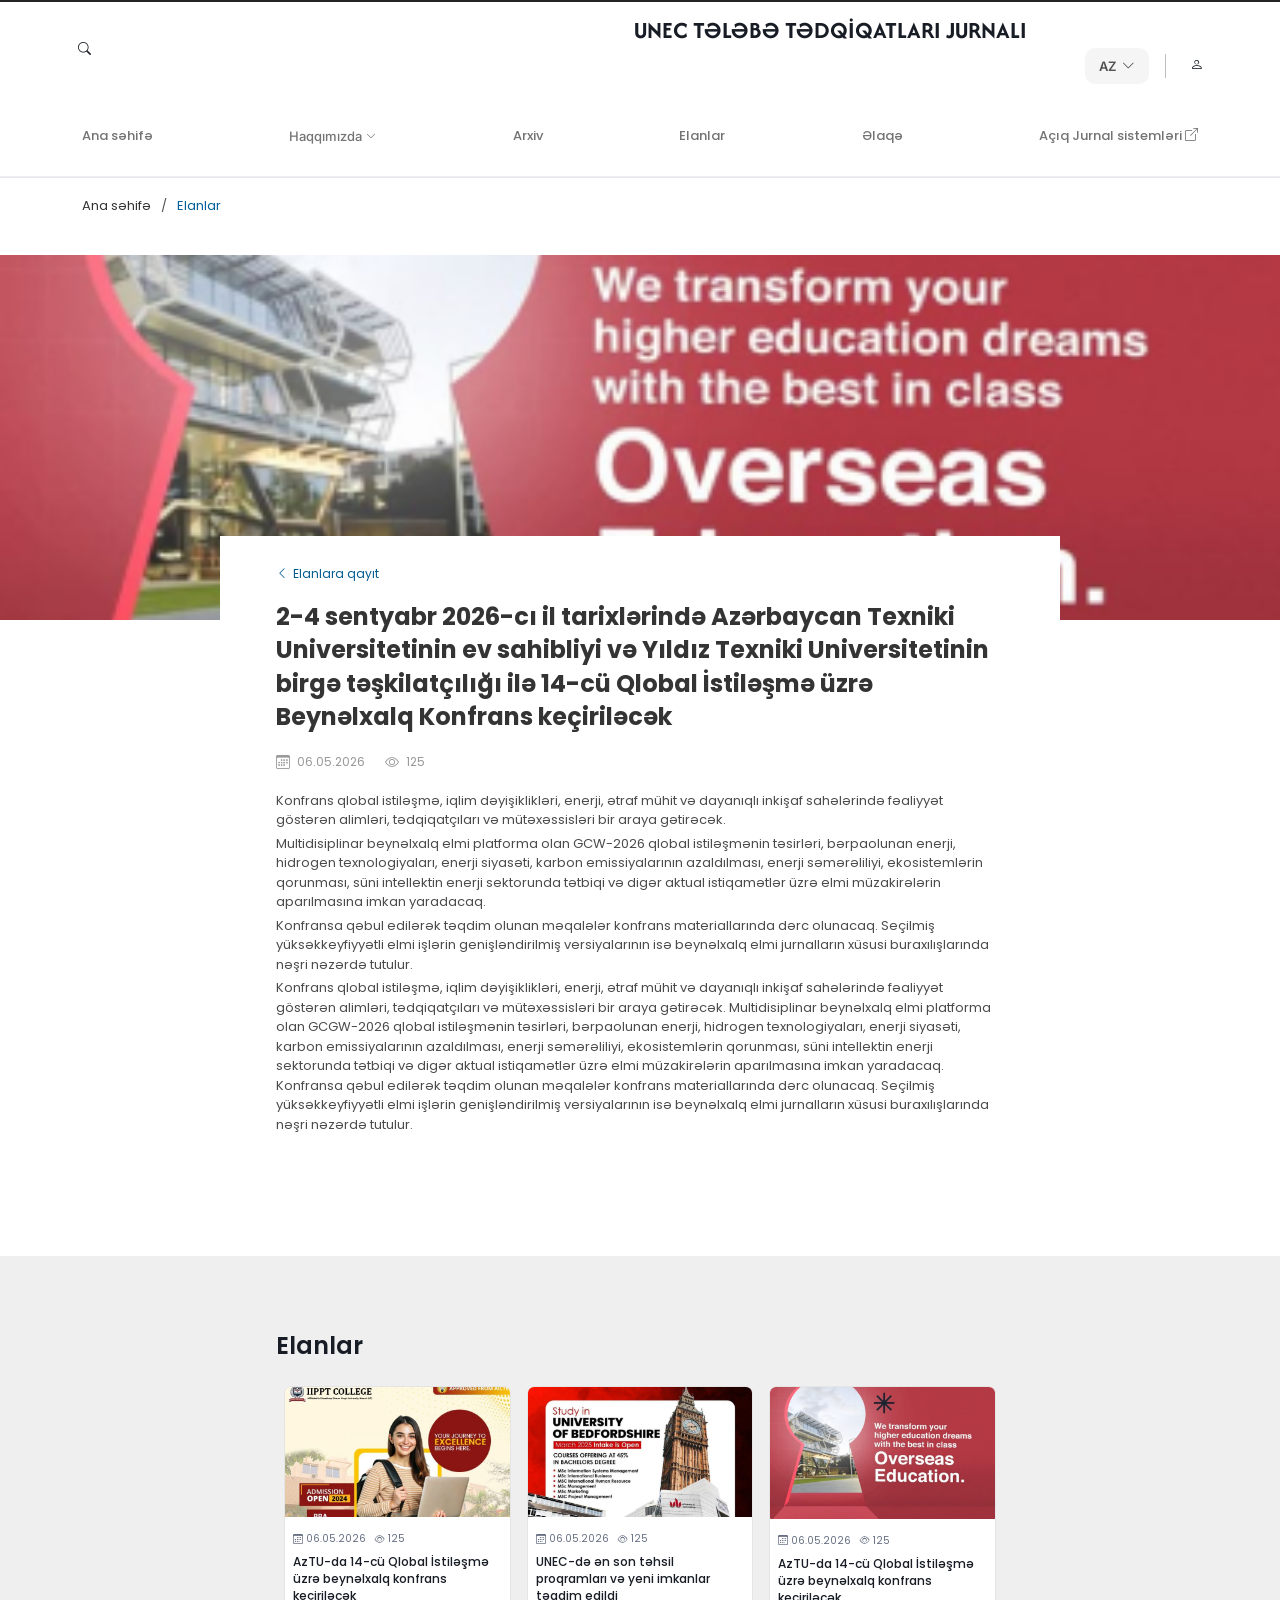
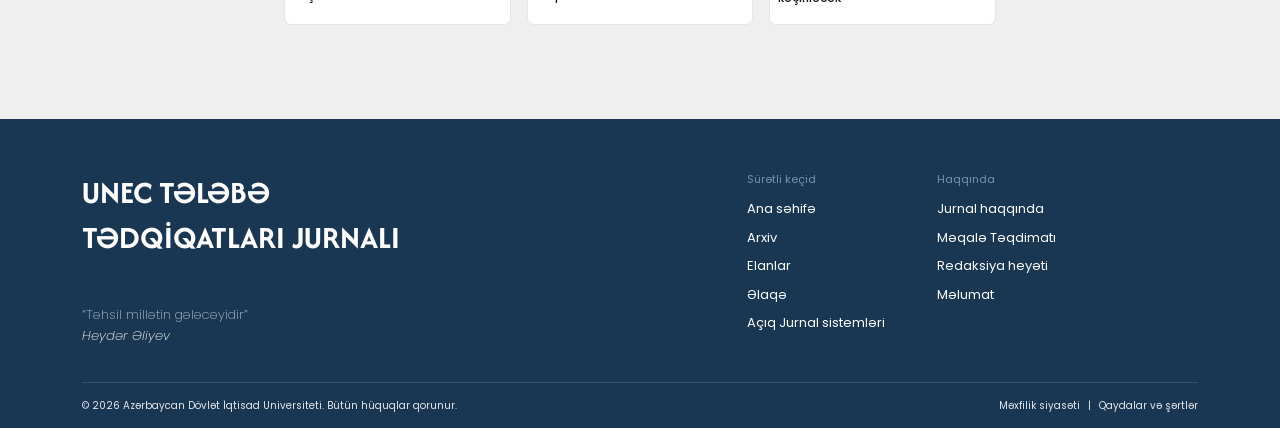
==== commit dff904d4: "update responsive" ====
--- a/announcement-detail.html
+++ b/announcement-detail.html
@@ -18,129 +18,130 @@
                     <button class="icon-btn mobile-menu-btn" id="mobileMenuBtn" aria-label="Menyu">
                         <i class="bi bi-list"></i>
                     </button>
-                    <button class="icon-btn search-btn" aria-label="Axtarış">
+                    <a href="search.html" class="icon-btn search-btn" aria-label="Axtarış">
                         <i class="bi bi-search"></i>
-                    </button>
+                    </a>
                 </div>
 
                 <div class="header-center">
-                    <h1 class="title">UNEC TƏLƏBƏ TƏDQİQATLARI JURNALI</h1>
-                </div>
-
-                <div class="header-right">
-                    <div class="dropdown" id="langDropdown">
-                        <button class="dropdown-btn" onclick="toggleDropdown()">
-                            <span>AZ</span>
+                    <a href="index.html" class="title-link">
+                        <h1 class="title">UNEC TƏLƏBƏ TƏDQİQATLARI JURNALI</h1>
+                    </a>
+
+                    <div class="header-right">
+                        <div class="dropdown" id="langDropdown">
+                            <button class="dropdown-btn" onclick="toggleDropdown()">
+                                <span>AZ</span>
+                                <i class="bi bi-chevron-down"></i>
+                            </button>
+
+                            <div class="dropdown-menu">
+                                <div class="dropdown-item active">
+                                    <div class="dropdown-item-left">
+                                        <svg class="flag-icon" viewBox="0 0 36 36">
+                                            <circle fill="#00B5E2" cx="18" cy="18" r="18" />
+                                            <path fill="#E00034" d="M0 12h36v12H0z" />
+                                            <path fill="#009A44" d="M0 24h36v12H0z" />
+                                            <circle fill="#FFF" cx="17" cy="18" r="4" />
+                                            <circle fill="#E00034" cx="18" cy="18" r="3.2" />
+                                            <polygon fill="#FFF"
+                                                points="21,18 21.7,18.5 21.3,17.7 22,17.2 21.1,17.2 20.8,16.4 20.5,17.2 19.6,17.2 20.3,17.7 19.9,18.5" />
+                                        </svg>
+                                        <span>Azerbaijan</span>
+                                    </div>
+
+                                </div>
+                                <div class="dropdown-item">
+                                    <div class="dropdown-item-left">
+                                        <svg class="flag-icon" viewBox="0 0 36 36">
+                                            <clipPath id="uk-clip">
+                                                <circle cx="18" cy="18" r="18" />
+                                            </clipPath>
+                                            <g clip-path="url(#uk-clip)">
+                                                <path fill="#00247D" d="M0 0h36v36H0z" />
+                                                <path stroke="#FFF" stroke-width="6"
+                                                    d="M0 0l36 36M36 0L0 36M18 0v36M0 18h36" />
+                                                <path stroke="#CF142B" stroke-width="4" d="M18 0v36M0 18h36" />
+                                                <path stroke="#CF142B" stroke-width="2" d="M0 0l36 36M36 0L0 36" />
+                                            </g>
+                                        </svg>
+                                        <span>English</span>
+                                    </div>
+                                </div>
+                                <div class="dropdown-item">
+                                    <div class="dropdown-item-left">
+                                        <svg class="flag-icon" viewBox="0 0 36 36">
+                                            <circle fill="#FFF" cx="18" cy="18" r="18" />
+                                            <path fill="#D52B1E" d="M0 24h36v12H0z" />
+                                            <path fill="#0039A6" d="M0 12h36v12H0z" />
+                                        </svg>
+                                        <span>Russian</span>
+                                    </div>
+                                </div>
+                            </div>
+                        </div>
+                        <div class="divider"></div>
+                        <a href="login.html" class="icon-btn" aria-label="Profil">
+                            <i class="bi bi-person"></i>
+                        </a>
+                    </div>
+                </div>
+            </div>
+
+            <nav class="nav-row d-flex text-center align-items-center">
+                <button class="mobile-close-btn" id="mobileCloseBtn" aria-label="Bağla">
+                    <i class="bi bi-x"></i>
+                </button>
+                <div class="container">
+                    <a class="nav-link-custom" href="index.html">Ana səhifə</a>
+
+                    <div class="dropdown" id="aboutDropdown">
+                        <button class="nav-link-custom dropdown-btn about-btn" onclick="toggleAboutDropdown()"
+                            type="button">
+                            <span>Haqqımızda</span>
                             <i class="bi bi-chevron-down"></i>
                         </button>
 
-                        <div class="dropdown-menu">
-                            <div class="dropdown-item active">
-                                <div class="dropdown-item-left">
-                                    <svg class="flag-icon" viewBox="0 0 36 36">
-                                        <circle fill="#00B5E2" cx="18" cy="18" r="18" />
-                                        <path fill="#E00034" d="M0 12h36v12H0z" />
-                                        <path fill="#009A44" d="M0 24h36v12H0z" />
-                                        <circle fill="#FFF" cx="17" cy="18" r="4" />
-                                        <circle fill="#E00034" cx="18" cy="18" r="3.2" />
-                                        <polygon fill="#FFF"
-                                            points="21,18 21.7,18.5 21.3,17.7 22,17.2 21.1,17.2 20.8,16.4 20.5,17.2 19.6,17.2 20.3,17.7 19.9,18.5" />
-                                    </svg>
-                                    <span>Azerbaijan</span>
-                                </div>
-                                <i class="bi bi-check-lg"></i>
-                            </div>
-                            <div class="dropdown-item">
-                                <div class="dropdown-item-left">
-                                    <svg class="flag-icon" viewBox="0 0 36 36">
-                                        <clipPath id="uk-clip">
-                                            <circle cx="18" cy="18" r="18" />
-                                        </clipPath>
-                                        <g clip-path="url(#uk-clip)">
-                                            <path fill="#00247D" d="M0 0h36v36H0z" />
-                                            <path stroke="#FFF" stroke-width="6"
-                                                d="M0 0l36 36M36 0L0 36M18 0v36M0 18h36" />
-                                            <path stroke="#CF142B" stroke-width="4" d="M18 0v36M0 18h36" />
-                                            <path stroke="#CF142B" stroke-width="2" d="M0 0l36 36M36 0L0 36" />
-                                        </g>
-                                    </svg>
-                                    <span>English</span>
-                                </div>
-                            </div>
-                            <div class="dropdown-item">
-                                <div class="dropdown-item-left">
-                                    <svg class="flag-icon" viewBox="0 0 36 36">
-                                        <circle fill="#FFF" cx="18" cy="18" r="18" />
-                                        <path fill="#D52B1E" d="M0 24h36v12H0z" />
-                                        <path fill="#0039A6" d="M0 12h36v12H0z" />
-                                    </svg>
-                                    <span>Russian</span>
-                                </div>
+                        <div class="dropdown-menu about-menu">
+                            <div class="about-dropdown-item">
+                                <a href="/journalSubmission.html">
+                                    Jurnal haqqında
+                                </a>
+                            </div>
+                            <div class="about-dropdown-item">
+                                <a href="/articleSubmission.html">
+                                    Məqalə Təqdimatı
+                                </a>
+                            </div>
+                            <div class="about-dropdown-item">
+                                <a href="/editorialBoard.html">
+                                    Redaksiya heyəti
+                                </a>
+                            </div>
+                            <div class="about-dropdown-item">
+                                <a href="/information.html">
+                                    Məlumat
+                                </a>
                             </div>
                         </div>
                     </div>
-                    <div class="divider"></div>
-                    <a href="login.html" class="icon-btn" aria-label="Profil">
-                        <i class="bi bi-person"></i>
-                    </a>
-                </div>
-            </div>
-        </div>
-
-        <nav class="nav-row d-flex text-center align-items-center">
-            <button class="mobile-close-btn" id="mobileCloseBtn" aria-label="Bağla">
-                <i class="bi bi-x"></i>
-            </button>
-            <div class="container">
-                <a class="nav-link-custom" href="#home">Ana səhifə</a>
-
-                <div class="dropdown" id="aboutDropdown">
-                    <button class="nav-link-custom dropdown-btn about-btn" onclick="toggleAboutDropdown()"
-                        type="button">
-                        <span>Haqqımızda</span>
-                        <i class="bi bi-chevron-down"></i>
-                    </button>
-
-                    <div class="dropdown-menu about-menu">
-                        <div class="about-dropdown-item">
-                            <a href="#journal">
-                                Jurnal haqqında
-                            </a>
-                        </div>
-                        <div class="about-dropdown-item">
-                            <a href="#presentation">
-                                Məqalə Təqdimatı
-                            </a>
-                        </div>
-                        <div class="about-dropdown-item">
-                            <a href="#editorial">
-                                Redaksiya heyəti
-                            </a>
-                        </div>
-                        <div class="about-dropdown-item">
-                            <a href="#information">
-                                Məlumat
-                            </a>
-                        </div>
-                    </div>
-                </div>
-
-                <a class="nav-link-custom" href="#archive">Arxiv</a>
-                <a class="nav-link-custom" href="#announcements">Elanlar</a>
-                <a class="nav-link-custom" href="#contact">Əlaqə</a>
-                <a class="nav-link-custom" href="#systems">Açıq Jurnal sistemləri <i
-                        class="bi bi-box-arrow-up-right"></i></a>
-            </div>
-        </nav>
+
+                    <a class="nav-link-custom" href="/archive.html">Arxiv</a>
+                    <a class="nav-link-custom" href="/announcement.html">Elanlar</a>
+                    <a class="nav-link-custom" href="/contact.html">Əlaqə</a>
+                    <a class="nav-link-custom" href="#">Açıq Jurnal sistemləri <i
+                            class="bi bi-box-arrow-up-right"></i></a>
+                </div>
+            </nav>
     </header>
 
     <!-- ================= BREADCRUMB ================= -->
     <section class="archive-breadcrumb">
         <div class="container archive-container">
             <nav class="archive-breadcrumb-nav">
-                <a href="#">Ana səhifə</a>
+                <a href="index.html">Ana səhifə</a>
                 <span>/</span>
-                <a href="#" class="current">Elanlar</a>
+                <a href="announcement.html" class="current">Elanlar</a>
             </nav>
         </div>
     </section>
@@ -151,7 +152,7 @@
         </div>
 
         <article class="ann-detail-card">
-            <a href="index.html#announcements" class="ann-back-link">
+            <a href="announcement.html" class="ann-back-link">
                 <i class="bi bi-chevron-left"></i>
                 Elanlara qayıt
             </a>
@@ -187,55 +188,58 @@
             </div>
         </article>
     </main>
-<section class="detail-ann py-5">
-<div class="detail-ann-container">
-    <div class="section-header">
+    <section class="detail-ann py-5">
+        <div class="detail-ann-container">
+            <div class="section-header">
                 <div>
                     <h2 class="section-title">Elanlar</h2>
-                    
+
                 </div>
             </div>
             <div class="row row-cols-1 row-cols-sm-2 row-cols-lg-3 g-3 mx-auto">
                 <div class="col">
-                    <article class="announcement-card"><img class="announcement-img"
-                            src="assets/images/announcements/announcement-1.png" alt="">
-                        <div class="announcement-body">
-                            <div class="announcement-meta"><i class="bi bi-calendar3"></i> 06.05.2026 &nbsp; <i
-                                    class="bi bi-eye"></i> 125</div>
-                            <h3 class="announcement-title">AzTU-da 14-cü Qlobal İstiləşmə üzrə beynəlxalq konfrans
-                                keçiriləcək</h3>
-                        </div>
-                    </article>
+                    <a class="announcement-card-link" href="announcement-detail.html">
+                        <article class="announcement-card"><img class="announcement-img"
+                                src="assets/images/announcements/announcement-1.png" alt="">
+                            <div class="announcement-body">
+                                <div class="announcement-meta"><i class="bi bi-calendar3"></i> 06.05.2026 &nbsp; <i
+                                        class="bi bi-eye"></i> 125</div>
+                                <h3 class="announcement-title">AzTU-da 14-cü Qlobal İstiləşmə üzrə beynəlxalq konfrans
+                                    keçiriləcək</h3>
+                            </div>
+                        </article>
+                    </a>
                 </div>
                 <div class="col">
-                    <article class="announcement-card"><img class="announcement-img"
-                            src="assets/images/announcements/announcement-2.png" alt="">
-                        <div class="announcement-body">
-                            <div class="announcement-meta"><i class="bi bi-calendar3"></i> 06.05.2026 &nbsp; <i
-                                    class="bi bi-eye"></i> 125</div>
-                            <h3 class="announcement-title">UNEC-də ən son təhsil proqramları və yeni imkanlar təqdim
-                                edildi</h3>
-                        </div>
-                    </article>
+                    <a class="announcement-card-link" href="announcement-detail.html">
+                        <article class="announcement-card"><img class="announcement-img"
+                                src="assets/images/announcements/announcement-2.png" alt="">
+                            <div class="announcement-body">
+                                <div class="announcement-meta"><i class="bi bi-calendar3"></i> 06.05.2026 &nbsp; <i
+                                        class="bi bi-eye"></i> 125</div>
+                                <h3 class="announcement-title">UNEC-də ən son təhsil proqramları və yeni imkanlar təqdim
+                                    edildi</h3>
+                            </div>
+                        </article>
+                    </a>
                 </div>
                 <div class="col">
-                    <article class="announcement-card"><img class="announcement-img"
-                            src="assets/images/announcements/announcement-3.png" alt="">
-                        <div class="announcement-body">
-                            <div class="announcement-meta"><i class="bi bi-calendar3"></i> 06.05.2026 &nbsp; <i
-                                    class="bi bi-eye"></i> 125</div>
-                            <h3 class="announcement-title">AzTU-da 14-cü Qlobal İstiləşmə üzrə beynəlxalq konfrans
-                                keçiriləcək</h3>
-                        </div>
-                    </article>
-                </div>
-                
-               
-            </div>
-</div>
-</section>
-
-    <footer class="footer" id="contact">
+                    <a class="announcement-card-link" href="announcement-detail.html">
+                        <article class="announcement-card"><img class="announcement-img"
+                                src="assets/images/announcements/announcement-3.png" alt="">
+                            <div class="announcement-body">
+                                <div class="announcement-meta"><i class="bi bi-calendar3"></i> 06.05.2026 &nbsp; <i
+                                        class="bi bi-eye"></i> 125</div>
+                                <h3 class="announcement-title">AzTU-da 14-cü Qlobal İstiləşmə üzrə beynəlxalq konfrans
+                                    keçiriləcək</h3>
+                            </div>
+                        </article>
+                    </a>
+                </div>
+            </div>
+        </div>
+    </section>
+    <footer class="footer">
         <div class="container">
             <div class="row">
                 <div class="col-lg-7">
@@ -243,16 +247,18 @@
                     <div class="footer-quote">“Təhsil millətin gələcəyidir”<br><i>Heydər Əliyev</i></div>
                 </div>
                 <div class="col-6 col-lg-2">
-                    <div class="footer-heading">Sürətli keçid</div><a class="footer-link" href="#home">Ana səhifə</a><a
-                        class="footer-link" href="#archive">Arxiv</a><a class="footer-link"
-                        href="#announcements">Elanlar</a><a class="footer-link" href="#contact">Əlaqə</a><a
-                        class="footer-link" href="#systems">Açıq Jurnal
+                    <div class="footer-heading">Sürətli keçid</div><a class="footer-link" href="index.html">Ana
+                        səhifə</a><a class="footer-link" href="archive.html">Arxiv</a><a class="footer-link"
+                        href="announcement.html">Elanlar</a><a class="footer-link" href="contact.html">Əlaqə</a><a
+                        class="footer-link" href="systems.html">Açıq Jurnal
                         sistemləri</a>
                 </div>
                 <div class="col-6 col-lg-3">
-                    <div class="footer-heading">Haqqında</div><a class="footer-link" href="#about">Jurnal haqqında</a><a
-                        class="footer-link" href="#">Məqalə Təqdimatı</a><a class="footer-link" href="#">Redaksiya
-                        heyəti</a><a class="footer-link" href="#">Məlumat</a>
+                    <div class="footer-heading">Haqqında</div><a class="footer-link"
+                        href="journalSubmission.html">Jurnal
+                        haqqında</a><a class="footer-link" href="articleSubmission.html">Məqalə Təqdimatı</a><a
+                        class="footer-link" href="editorialBoard.html">Redaksiya heyəti</a><a class="footer-link"
+                        href="information.html">Məlumat</a>
                 </div>
             </div>
             <div class="footer-bottom d-flex flex-column flex-md-row justify-content-between gap-2">
--- a/assets/css/style.css
+++ b/assets/css/style.css
@@ -1,7 +1,3 @@
-/* ========================================
-   GLOBAL STYLES & TYPOGRAPHY
-   ======================================== */
-
 @import url('https://fonts.googleapis.com/css2?family=Inter:wght@400;500;600;700&family=Afacad+Flux:wght@700&display=swap');
 @import url('https://fonts.googleapis.com/css2?family=Poppins:wght@200;300;400;500;600;700&display=swap');
 
@@ -201,6 +197,12 @@
   margin: 0;
 }
 
+.title-link {
+  display: block;
+  color: inherit;
+  text-decoration: none;
+}
+
 .brand-title {
   font-family: 'Afacad Flux', sans-serif;
   font-size: 32px;
@@ -299,10 +301,11 @@
   background-color: var(--bg-gray);
 }
 
-.dropdown-item.active {
+.dropdown-item.active, .dropdown-item:active {
   background-color: var(--active-blue);
   color: var(--active-text);
 }
+
 
 .flag-icon {
   width: 20px;
@@ -394,7 +397,7 @@
   #aboutDropdown .about-menu {
     position: static;
     box-shadow: none;
-    background: #f5f5f5;
+    background: #fefefe;
     margin-top: 0;
     padding: 8px 0;
   }
@@ -494,7 +497,7 @@
     z-index: 999;
     display: flex;
     flex-direction: column;
-    padding-top: 60px;
+    padding-top: 40px;
     border-bottom: none;
     opacity: 0;
     visibility: hidden;
@@ -562,6 +565,9 @@
   border: 0;
   font-size: 12px;
   padding: 9px 13px;
+  display: inline-block;
+  text-decoration: none;
+  transition: transform 0.2s ease, background-color 0.2s ease, box-shadow 0.2s ease;
 }
 
 .btn-dark-custom {
@@ -569,13 +575,30 @@
   color: #fff;
 }
 
+.btn-dark-custom:hover,
+.btn-dark-custom:focus-visible {
+  background: #2f2f2f;
+  color: #fff;
+  transform: translateY(-2px);
+  box-shadow: 0 6px 14px rgba(17, 17, 17, 0.2);
+}
+
 .btn-light-custom {
   background: #f2f2f2;
   color: #222;
 }
 
+.btn-light-custom:hover,
+.btn-light-custom:focus-visible {
+  background: #dedede;
+  color: #111;
+  transform: translateY(-2px);
+  box-shadow: 0 6px 14px rgba(17, 17, 17, 0.1);
+}
+
 .hero-image {
   width: 100%;
+  height: 430px;
   aspect-ratio: 1.16 / 1;
   object-fit: cover;
   border-radius: 13px;
@@ -777,13 +800,20 @@
 }
 
 .view-more {
+  display: inline-block;
   border: 0;
   background: #F1F1F1;
   border-radius: 20px;
   padding: 7px 16px;
   font-size: 11px;
-  color: #171C25;
+  color: #263650;
   font-weight: 500;
+  text-decoration: none;
+}
+
+.view-more:hover {
+  background: #263650;
+  color: #fff;
 }
 
 .archive-card-img {
@@ -805,6 +835,16 @@
   font-weight: 500;
   font-size: 11px;
   color: #00517F;
+  text-decoration: none;
+  transition: color 0.2s ease, text-decoration-color 0.2s ease;
+}
+
+.archive-card-link:hover,
+.archive-card-link:focus-visible {
+  color: #003c60;
+  text-decoration: underline;
+  text-decoration-color: #003c60;
+  outline: none;
 }
 
 .announcement-card {
@@ -813,6 +853,24 @@
   overflow: hidden;
   height: 100%;
   background: #fff;
+  transition: transform 0.2s ease, box-shadow 0.2s ease;
+}
+
+.announcement-card-link {
+  display: block;
+  height: 100%;
+  color: inherit;
+  text-decoration: none;
+}
+
+.announcement-card-link:hover .announcement-card {
+  transform: translateY(-4px);
+  box-shadow: 0 8px 18px rgba(18, 26, 36, 0.14);
+}
+
+.announcement-card-link:focus-visible {
+  outline: 2px solid #00517f;
+  outline-offset: 4px;
 }
 
 .announcement-img {
@@ -855,90 +913,184 @@
   }
 }
 
-/* ========================================
-   JOURNAL INFO CARD
-   ======================================== */
-
-.journal-info-card {
-  width: 51%;
-  min-height: 330px;
+
+
+.journal-notification {
+  width: 100%;
+  max-width: 570px;
+  margin: 6px auto;
+  min-height: 367px;
   background: #ffffff;
   border-radius: 12px;
   padding: 48px 54px;
   box-shadow: 0 5px 25px rgba(0, 0, 0, 0.05);
+
 }
 
 .journal-tabs {
   display: flex;
-  gap: 12px;
-  border-bottom: 2px solid #cfcfcf;
-  margin: 0;
-  padding: 0;
-}
-
-.journal-tabs .nav-link {
+  width: 100%;
+  border-bottom: 1px solid #bdbdbd;
+  overflow-x: auto;
+  overflow-y: hidden;
+  scrollbar-width: none;
+  -ms-overflow-style: none;
+}
+
+.journal-tabs::-webkit-scrollbar {
+  width: 0;
+  height: 0;
+  display: none;
+}
+
+.journal-tab {
   position: relative;
-  border: 0 !important;
-  border-radius: 0 !important;
-  background: transparent !important;
+  border: 0;
+  background: transparent;
+  padding: 14px 0 24px;
+  margin-right: 42px;
   color: #272727;
   font-size: 15px;
-  font-weight: 500;
-  padding: 0 0 17px 0;
-  margin: 0;
-  transition: color 0.2s ease;
-}
-
-.journal-tabs .nav-link.active {
-  color: #272727;
   font-weight: 600;
-}
-
-.journal-tabs .nav-link.active::after {
+  line-height: 1.2;
+  cursor: pointer;
+  white-space: nowrap;
+}
+
+.journal-tab:last-child {
+  margin-right: 0;
+}
+
+.journal-tab::after {
   content: "";
   position: absolute;
   left: 0;
+  right: 0;
   bottom: -2px;
-  width: 100%;
-  height: 3px;
-  background: #006b9e;
-}
-
-.journal-tab-content {
-  padding-top: 30px;
-}
-
-.journal-tab-content p {
-  margin: 0 0 5px 0;
+  height: 4px;
+  background: transparent;
+}
+
+.journal-tab.active {
+  color: #292929;
+}
+
+.journal-tab.active::after {
+  background: #006d9c;
+}
+
+.journal-content {
+  padding-top: 41px;
+  min-height: 220px;
+}
+
+.journal-panel {
+  color: #3c3c3c;
+  font-size: 18px;
+  font-weight: 400;
+  line-height: 1.72;
+  min-height: 220px;
+  height: 220px;
+  overflow: hidden;
+}
+
+.journal-panel p {
+  margin: 0;
   color: #3b3b3b;
   font-size: 13px;
   line-height: 20px;
   font-weight: 400;
 }
 
-.journal-tab-content a {
-  color: #0075a8;
+.journal-panel a {
+  color: #006d9c;
   text-decoration: underline;
   text-underline-offset: 2px;
 }
 
-.journal-tab-content .tab-pane {
-  transition: opacity 0.2s linear;
-}
-
-@media (max-width: 767.98px) {
-  .info-card {
+.journal-panel[hidden] {
+  display: none;
+}
+
+@media (max-width: 768px) {
+
+  .journal-notification {
+    width: calc(100% - 24px);
+    margin: 12px auto;
+    padding: 35px 30px 40px;
+    min-height: auto;
+  }
+
+  .journal-tabs {
+    overflow-x: auto;
+    scrollbar-width: none;
+  }
+
+  .journal-tabs::-webkit-scrollbar {
+    display: none;
+  }
+
+  .journal-tab {
+    font-size: 18px;
+    margin-right: 30px;
+    padding-bottom: 18px;
+  }
+
+  .journal-content {
+    padding-top: 30px;
+    min-height: 200px;
+  }
+
+  .journal-panel {
+    font-size: 16px;
+    line-height: 1.65;
+    min-height: 200px;
+    height: 200px;
+  }
+}
+
+@media (max-width: 576px) {
+
+  .journal-notification {
     width: 100%;
-    padding: 18px;
-  }
-}
-
-/* ========================================
-   INFO BANNER
-   ======================================== */
-
-.info-banner {
-  padding-bottom: 55px;
+    max-width: 100%;
+    margin: 0 auto;
+    padding: 22px 18px 26px;
+    border-radius: 14px;
+    min-height: auto;
+  }
+
+  .journal-tabs {
+    display: flex;
+    overflow-x: auto;
+    gap: 0;
+    width: 100%;
+  }
+
+  .journal-tab {
+    flex-shrink: 0;
+    font-size: 15px;
+    font-weight: 600;
+    margin-right: 20px;
+    padding: 10px 0 14px;
+  }
+
+  .journal-content {
+    padding-top: 20px;
+    min-height: 180px;
+  }
+
+  .journal-panel {
+    font-size: 15px;
+    line-height: 1.6;
+    min-height: 180px;
+    height: 300px;
+  }
+
+  .journal-panel p {
+    font-size: 13px;
+    line-height: 1.7;
+  }
 }
 
 .info-banner-inner {
@@ -947,18 +1099,27 @@
   padding: 35px 50px;
   display: flex;
   align-items: center;
+  margin-bottom: 30px;
 }
 
 @media (max-width: 767.98px) {
   .info-banner-inner {
-    padding: 20px;
+    padding: 0;
     min-height: 430px;
     align-items: flex-end;
-  }
-
-  .info-card {
+    background-position: center center;
+    border-radius: 12px;
+  }
+
+  .journal-info {
     width: 100%;
-    padding: 18px;
+    margin-top: auto;
+  }
+
+  .journal-info>.container {
+    width: 100%;
+    max-width: 100%;
+    padding: 0 8px 8px;
   }
 }
 
@@ -1112,7 +1273,7 @@
 
 .unec-journal-hero {
   width: 100%;
-  height: 318px;
+  height: 316px;
   overflow: hidden;
   border-radius: 11px;
   background: #e9eef2;
@@ -1141,6 +1302,32 @@
   display: flex;
   flex-direction: column;
   gap: 16px;
+}
+
+.unec-journal-issue-link {
+  display: block;
+  color: inherit;
+  text-decoration: none;
+  border-radius: 10px;
+  transition: transform 0.2s ease, box-shadow 0.2s ease, background-color 0.2s ease;
+}
+
+.unec-journal-issue-link:hover,
+.unec-journal-issue-link:focus-visible {
+  color: inherit;
+  background-color: #f7f7f7;
+  transform: translateY(-2px);
+  box-shadow: 0 5px 14px rgba(0, 0, 0, 0.1);
+  outline: none;
+}
+
+.unec-journal-issue-link:hover .unec-journal-issue__image,
+.unec-journal-issue-link:focus-visible .unec-journal-issue__image {
+  transform: scale(1.03);
+}
+
+.unec-journal-issue__image {
+  transition: transform 0.2s ease;
 }
 
 .unec-journal-issue {
@@ -1170,6 +1357,7 @@
   font-size: 12px;
   line-height: 20px;
   color: #2F2F2F;
+  margin-bottom: 0;
 }
 
 @media (max-width: 991.98px) {
@@ -1259,7 +1447,7 @@
   gap: 8px;
   color: #999;
   font-size: 15px;
-  margin-bottom: 17px;
+  margin: 17px 0;
 }
 
 .unec-journal-date i {
@@ -1343,16 +1531,29 @@
   color: #fff;
   font-size: 13px;
   text-decoration: none;
-}
-
-.unec-journal-pdf:hover {
+  transition: background-color 0.2s ease, color 0.2s ease, transform 0.2s ease, box-shadow 0.2s ease;
+}
+
+.unec-journal-pdf:hover,
+.unec-journal-pdf:focus-visible {
   color: #fff;
+  background: #182a43;
+  transform: translateY(-2px);
+  box-shadow: 0 5px 12px rgba(35, 58, 91, 0.2);
+  outline: none;
 }
 
 .unec-journal-article .unec-journal-pdf {
   background: #eeeeee;
   color: #222;
   min-width: 97px;
+}
+
+.unec-journal-article .unec-journal-pdf:hover,
+.unec-journal-article .unec-journal-pdf:focus-visible {
+  background: #d9d9d9;
+  color: #111;
+  box-shadow: 0 5px 12px rgba(0, 0, 0, 0.12);
 }
 
 .doi-link {
@@ -1429,6 +1630,16 @@
   font-size: 12px;
   line-height: 16px;
   color: #00517F;
+  text-decoration: none;
+  transition: color 0.2s ease, text-decoration-color 0.2s ease;
+}
+
+.unec-journal-article__title:hover,
+.unec-journal-article__title:focus-visible {
+  color: #003c60;
+  text-decoration: underline;
+  text-decoration-color: #003c60;
+  outline: none;
 }
 
 .unec-journal-article__author {
@@ -2523,7 +2734,200 @@
    PROFILE
 ========================= */
 
+
+.profile-sidebar {
+  position: fixed;
+  z-index: 1000;
+  inset: 0 auto 0 0;
+  width: var(--profile-sidebar-width);
+  height: 100vh;
+  background: #fff;
+  border-right: 1px solid var(--profile-border);
+  display: flex;
+  flex-direction: column;
+  padding: 0 19px 24px;
+  box-sizing: border-box;
+  transition: transform .25s ease;
+}
+
+.profile-sidebar.is-closed {
+  transform: translateX(calc(-100% + 65px));
+}
+
+.profile-sidebar.is-open {
+  transform: translateX(0);
+}
+
+.profile-sidebar.is-closed .profile-sidebar-brand .profile-brand {
+  visibility: hidden;
+}
+
+.profile-sidebar.is-closed nav {
+  position: absolute;
+  top: 78px;
+  left: calc(100% - 65px);
+  width: 65px;
+  margin-top: 0;
+  visibility: visible;
+}
+
+.profile-sidebar.is-closed nav a {
+  justify-content: center;
+  gap: 0;
+  padding: 0;
+}
+
+.profile-sidebar.is-closed nav a span {
+  display: none;
+}
+
+.profile-sidebar.is-closed nav a i {
+  margin: 0;
+  font-size: 18px;
+}
+
+.profile-sidebar.is-closed .profile-logout {
+  position: absolute;
+  bottom: 24px;
+  left: calc(100% - 65px);
+  width: 65px;
+  justify-content: center;
+  gap: 0;
+  padding: 0;
+  font-size: 0;
+}
+
+.profile-sidebar.is-closed .profile-logout i {
+  font-size: 18px;
+}
+
+.profile-sidebar nav {
+  display: flex;
+  flex-direction: column;
+  gap: 8px;
+  margin-top: 20px;
+}
+
+.profile-sidebar-brand {
+  position: relative;
+  z-index: 1;
+  display: flex;
+  min-height: 58px;
+  align-items: center;
+  justify-content: space-between;
+  gap: 12px;
+  padding: 0 0 0 4px;
+  border-bottom: 1px solid var(--profile-border);
+}
+
+.profile-sidebar-brand .profile-brand {
+  width: auto;
+  color: var(--profile-text);
+  font-size: 17px;
+  line-height: 1.45;
+}
+
+
+.profile-header {
+  position: fixed;
+  z-index: 900;
+  top: 0;
+  left: var(--profile-sidebar-width);
+  right: 0;
+  background: #fff;
+  border-bottom: 1px solid var(--profile-border);
+  display: flex;
+  align-items: center;
+  justify-content: flex-end;
+  padding: 0 28px;
+  box-sizing: border-box;
+  height: var(--profile-header-height);
+}
+
+body.sidebar-collapsed .profile-header {
+  left: 0;
+}
+
+body.sidebar-collapsed .profile-main {
+  margin-left: 0;
+  padding-left: 112px;
+}
+
+.profile-sidebar-toggle {
+  position: absolute;
+  right: 0;
+  top: 14px;
+  width: 26px;
+  height: 26px;
+  padding: 0;
+  border: 1px solid #8e9398;
+  border-radius: 7px;
+  background: #fff;
+  color: #555;
+  display: flex;
+  align-items: center;
+  justify-content: center;
+  cursor: pointer;
+}
+
+.profile-sidebar-toggle i {
+  transition: transform .25s ease;
+}
+
+.profile-sidebar.is-closed .profile-sidebar-toggle i {
+  transform: rotate(180deg);
+}
+
+
+.profile-layout {
+  display: block;
+  min-height: 100vh;
+}
+
+.profile-main {
+  margin-left: var(--profile-sidebar-width);
+  padding: calc(var(--profile-header-height) + 48px) 47px 60px;
+  min-height: 100vh;
+  box-sizing: border-box;
+}
+
+@media (max-width: 767.98px) {
+  .profile-sidebar {
+    width: min(86vw, var(--profile-sidebar-width));
+    transform: translateX(calc(-100% + 65px));
+  }
+
+  .profile-sidebar.is-open {
+    transform: translateX(0);
+  }
+
+  .profile-sidebar.is-closed nav {
+    left: calc(100% - 58px);
+    width: 58px;
+  }
+
+  .profile-sidebar.is-closed .profile-logout {
+    left: calc(100% - 58px);
+    width: 58px;
+  }
+
+  .profile-header {
+    left: 0;
+  }
+
+  .profile-main {
+    margin-left: 0;
+    padding: calc(var(--profile-header-height) + 24px) 16px 40px;
+  }
+
+  .profile-sidebar-brand .profile-brand {
+    font-size: 14px;
+  }
+}
+
 .profile-page {
+  --profile-sidebar-width: 218px;
+  --profile-header-height: 62px;
   min-height: 100vh;
   background: #f5f5f5;
   color: #20242d;
@@ -2540,7 +2944,7 @@
 }
 
 .profile-brand {
-  width: 150px;
+  /* width: 150px; */
   color: #20242d;
   font-size: 13px;
   font-weight: 700;
@@ -2632,8 +3036,8 @@
 }
 
 .profile-main {
-  width: min(100%, 1024px);
-  padding: 30px;
+  width: 100%;
+  padding: 80px 30px 30px;
 }
 
 .profile-tabs {
@@ -3199,7 +3603,7 @@
     bottom: 0;
     left: 0;
     width: min(82vw, 218px);
-    transform: translateX(-100%);
+    transform: translateX(calc(-100% + 58px));
     transition: transform .2s ease;
     box-shadow: 8px 0 20px rgba(0, 0, 0, .12);
   }
@@ -3210,7 +3614,11 @@
 
   .profile-main {
     width: 100%;
-    padding: 16px 12px 30px;
+    padding: 86px 12px 30px;
+  }
+
+  body.sidebar-collapsed .profile-main {
+    padding-left: 76px;
   }
 
   .profile-tabs {
@@ -3288,6 +3696,7 @@
     padding: 16px;
   }
 }
+
 
 .back-link {
   margin-bottom: 27px;
@@ -4111,6 +4520,22 @@
   .journal-description {
     max-width: 100%;
   }
+
+  .article-layout {
+    flex-direction: column;
+    gap: 24px;
+  }
+
+  .article-main-column,
+  .article-citation-panel {
+    width: 100%;
+    max-width: 100%;
+    flex: 1 1 auto;
+  }
+
+  .article-citation-panel {
+    padding-top: 0;
+  }
 }
 
 @media (max-width: 767.98px) {
@@ -4164,6 +4589,14 @@
     flex-direction: column;
     gap: 10px;
     margin-bottom: 20px;
+  }
+
+  .article-layout {
+    gap: 18px;
+  }
+
+  .citation-box {
+    padding: 16px 14px;
   }
 
   .journal-description p {
